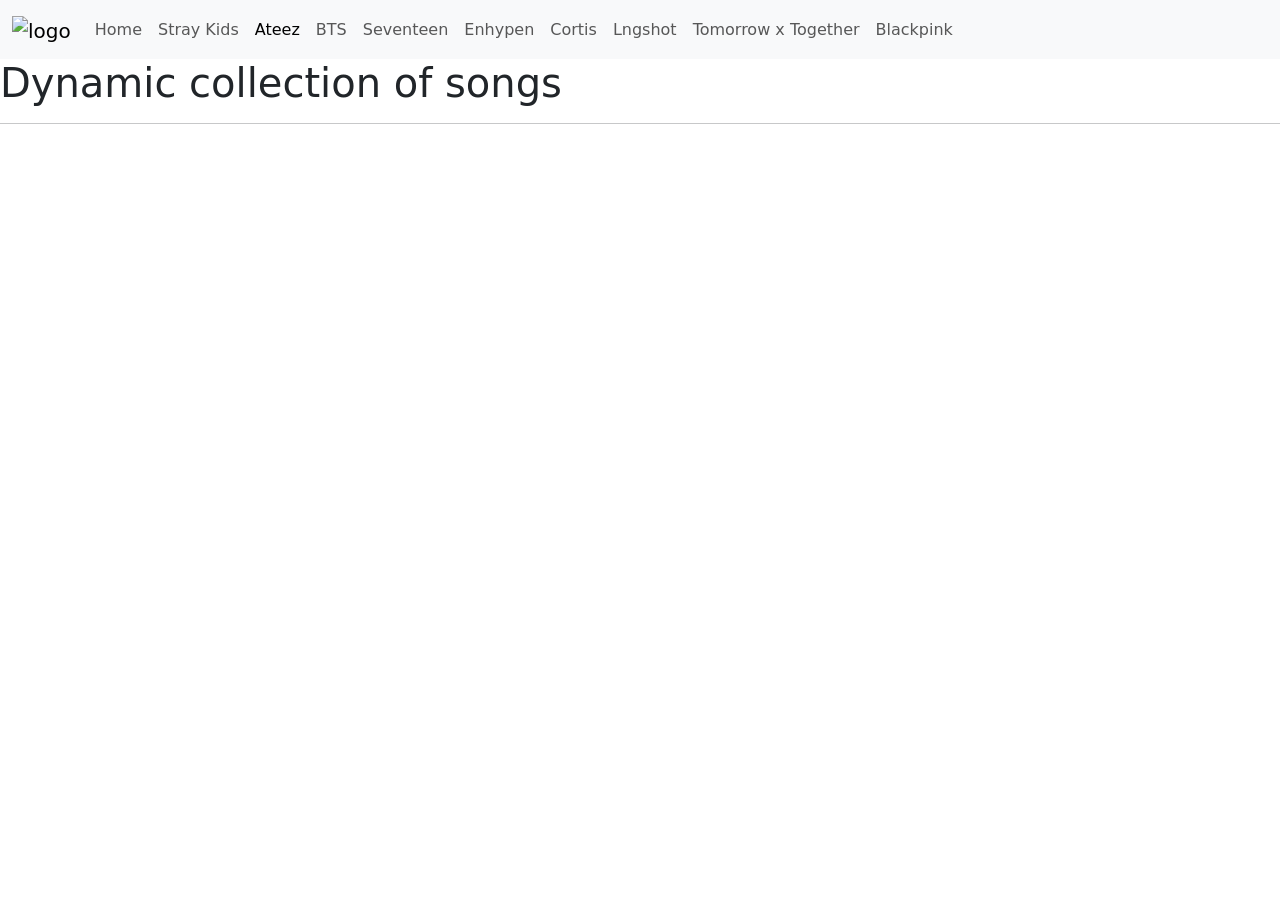
==== ateez.html @ 97ffb68c "Add HTML templates for K-pop song collection pages - Created new HTML files for BTS, Cortis, Enhypen" ====
<!doctype html>
<html lang="en" data-bs-theme="light">
  <head>
    <title>k-pop song collection</title>
    <!-- Required meta tags -->
    <meta charset="utf-8" />
    <meta name="viewport" content="width=device-width, initial-scale=1" />

    <!-- Bootstrap CSS v5.3.8 -->
    <link
      href="https://cdn.jsdelivr.net/npm/bootstrap@5.3.8/dist/css/bootstrap.min.css"
      rel="stylesheet"
      integrity="sha384-sRIl4kxILFvY47J16cr9ZwB07vP4J8+LH7qKQnuqkuIAvNWLzeN8tE5YBujZqJLB"
      crossorigin="anonymous"
    />
  </head>

  <body>
    <header>
        <nav class="navbar navbar-expand-lg bg-body-tertiary">
            <div class="container-fluid">
                <a class="navbar-brand" href="https://tourism.gov.in/">
                <img src="logo.png" alt="logo" width="30%" class="d-inline-black align-text-top"/></a>
                <button class="navbar-toggler" type="button" data-bs-toggle="collapse" data-bs-target="#navbarNav" aria-controls="navbarNav" aria-expanded="false" aria-label="Toggle navigation">
                    <span class="navbar-toggler-icon"></span>
                </button>
                <div class="collapse navbar-collapse" id="navbarNav">
                    <ul class="navbar-nav">
                        <li class="nav-item">
                            <a class="nav-link" href="index.html">Home</a>
                        </li>
                        <li class="nav-item">
                            <a class="nav-link" href="skz.html">Stray Kids</a>
                        </li>
                        <li class="nav-item">
                            <a class="nav-link active" aria-current="page" href="ateez.html">Ateez</a>
                        </li>
                        <li class="nav-item">
                            <a class="nav-link" href="bts.html">BTS</a>
                        </li>
                        <li class="nav-item">
                            <a class="nav-link" href="seventeen.html">Seventeen</a>
                        </li>
                        <li class="nav-item">
                            <a class="nav-link" href="enhypen.html">Enhypen</a>
                        </li>
                        <li class="nav-item">
                            <a class="nav-link" href="cortis.html">Cortis</a>
                        </li>
                        <li class="nav-item">
                            <a class="nav-link" href="lngshot.html">Lngshot</a>
                        </li>
                        <li class="nav-item">
                            <a class="nav-link" href="txt.html">Tomorrow x Together</a>
                        </li>
                        <li class="nav-item">
                            <a class="nav-link" href="blackpink.html">Blackpink</a>
                        </li>
                    </ul>
                </div>
            </div>
        </nav>
    </header>
    <main>
        <h1>Dynamic collection of songs</h1>
        <hr>
        <!--home page content-->
    </main>
    <footer>
      <!-- place footer here -->
    </footer>
    <!-- Bootstrap JavaScript Bundle (includes Popper) -->
    <script
      src="https://cdn.jsdelivr.net/npm/bootstrap@5.3.8/dist/js/bootstrap.bundle.min.js"
      integrity="sha384-FKyoEForCGlyvwx9Hj09JcYn3nv7wiPVlz7YYwJrWVcXK/BmnVDxM+D2scQbITxI"
      crossorigin="anonymous"
    ></script>
  </body>
</html>
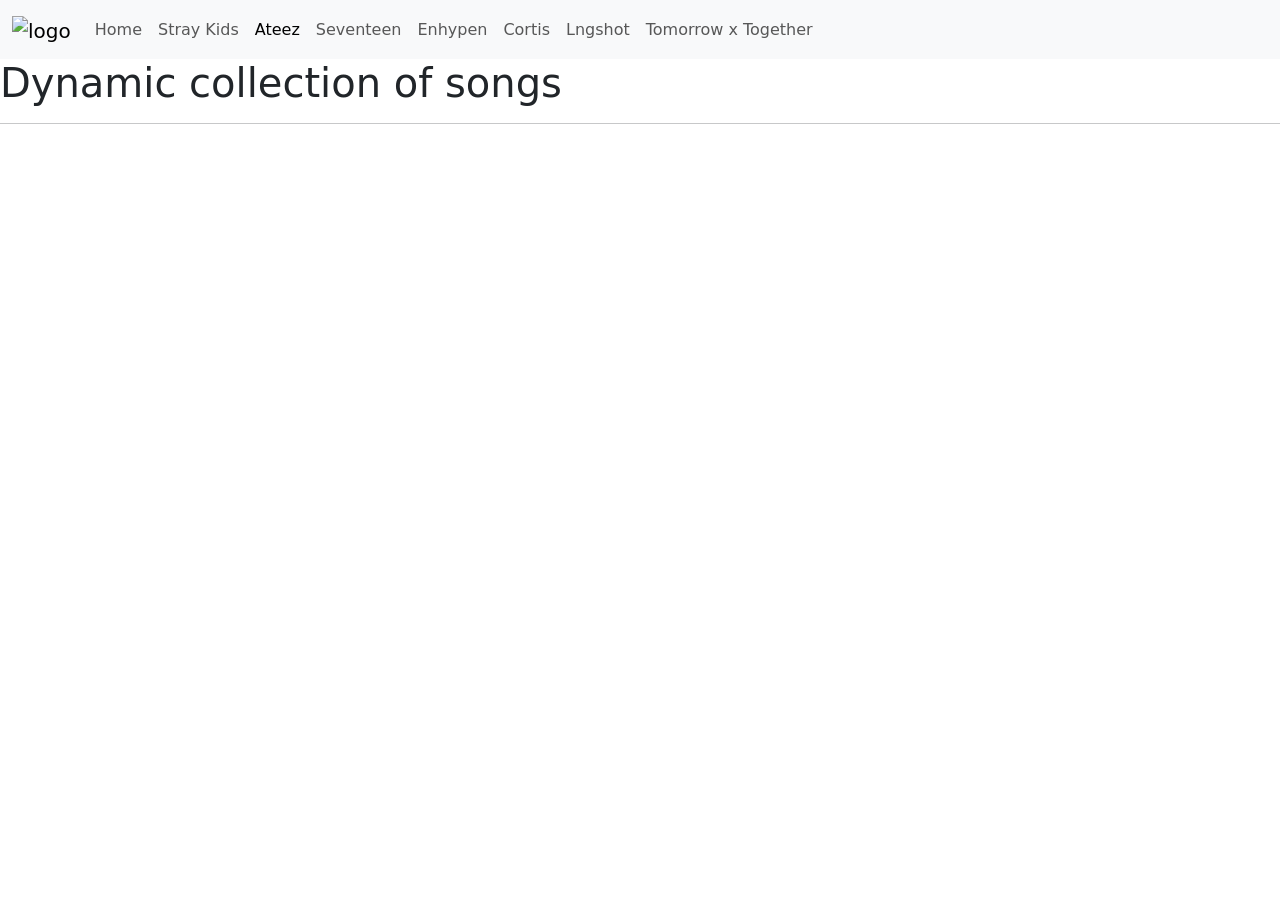
==== commit db633e93: "took out bts and bp adding img on canva :<" ====
--- a/ateez.html
+++ b/ateez.html
@@ -13,6 +13,7 @@
       integrity="sha384-sRIl4kxILFvY47J16cr9ZwB07vP4J8+LH7qKQnuqkuIAvNWLzeN8tE5YBujZqJLB"
       crossorigin="anonymous"
     />
+    <link rel="stylesheet" href="style.css">
   </head>
 
   <body>
@@ -36,9 +37,6 @@
                             <a class="nav-link active" aria-current="page" href="ateez.html">Ateez</a>
                         </li>
                         <li class="nav-item">
-                            <a class="nav-link" href="bts.html">BTS</a>
-                        </li>
-                        <li class="nav-item">
                             <a class="nav-link" href="seventeen.html">Seventeen</a>
                         </li>
                         <li class="nav-item">
@@ -52,9 +50,6 @@
                         </li>
                         <li class="nav-item">
                             <a class="nav-link" href="txt.html">Tomorrow x Together</a>
-                        </li>
-                        <li class="nav-item">
-                            <a class="nav-link" href="blackpink.html">Blackpink</a>
                         </li>
                     </ul>
                 </div>
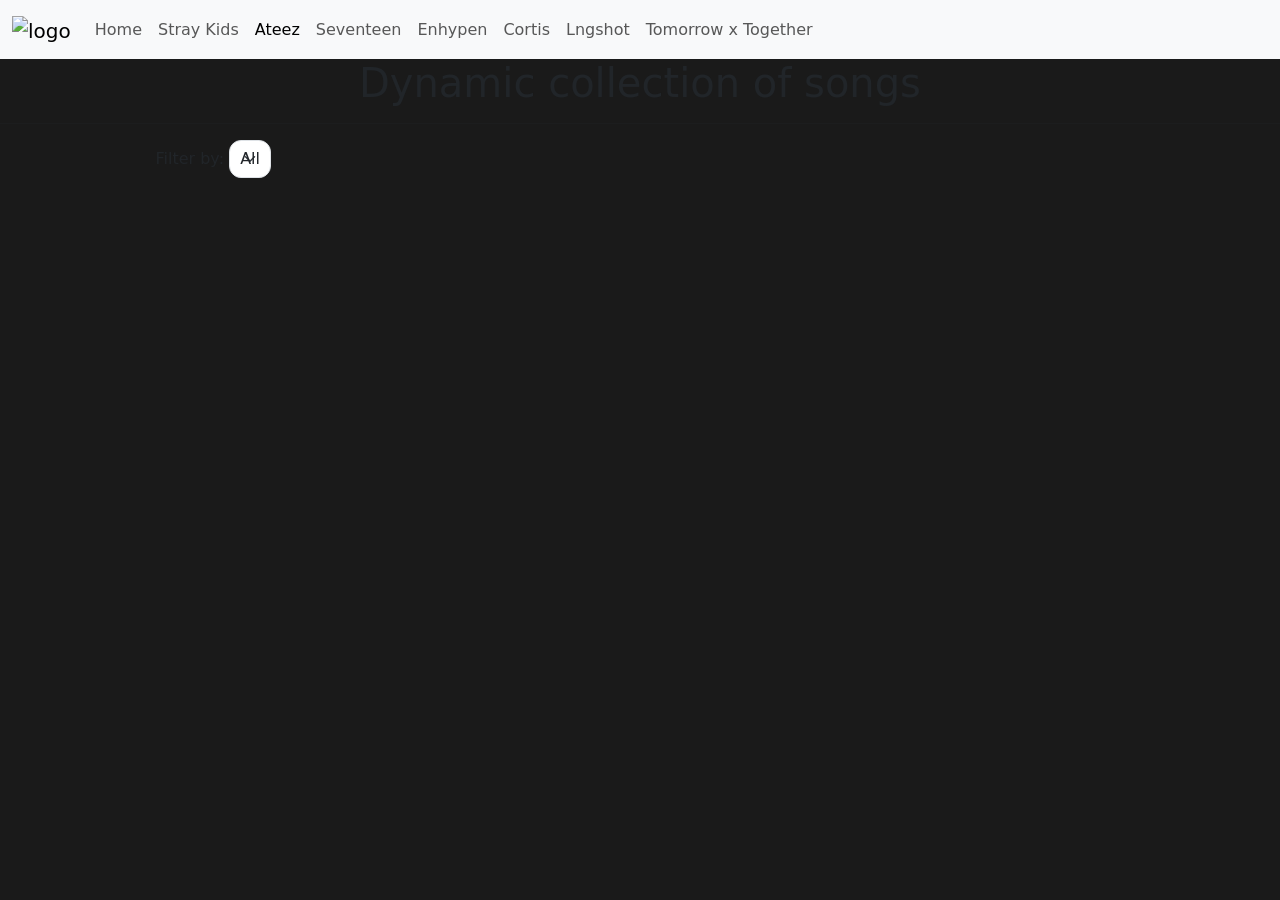
==== commit 71e3dc28: "started doing css but I should sleep current time 4:22 a.m" ====
--- a/ateez.html
+++ b/ateez.html
@@ -59,7 +59,26 @@
     <main>
         <h1>Dynamic collection of songs</h1>
         <hr>
-        <!--home page content-->
+        <!--the filtering options will go here-->
+        <div class="col-md-4">
+            <label for="filter" class="form-label">Filter by:</label>
+            <select id="filter" class="form-select">
+                <option value="all">All</option>
+                <option value="...">...</option>
+                <option value="...">...</option>
+                <option value="...">...</option>
+                <option value="...">...</option>
+            </select>
+        </div>
+        <!--filtering options end-->
+
+        <!--cards will start-->
+        <div class="container-fluid">
+            <div id="song-container"class="row row-cols-1 row-cols-md-3 row-cols-lg-6 g-4 m-3 p-3">
+
+            </div>
+        </div>
+    <!-- Cards Section End -->
     </main>
     <footer>
       <!-- place footer here -->
@@ -70,5 +89,7 @@
       integrity="sha384-FKyoEForCGlyvwx9Hj09JcYn3nv7wiPVlz7YYwJrWVcXK/BmnVDxM+D2scQbITxI"
       crossorigin="anonymous"
     ></script>
+    <script src="js/common.js"></script>
+    <script src="js/ateez-data.js"></script>
   </body>
 </html>
--- a/style.css
+++ b/style.css
@@ -0,0 +1,15 @@
+body {
+    text-align: center;
+    background-color: #1A1A1A;
+}
+.filter-container {
+    margin-left: auto;
+    text-align: right;
+}
+
+#filter {
+    width: auto;
+    display: inline-block;
+    border-radius: 12px;
+    padding: 6px 10px;
+}
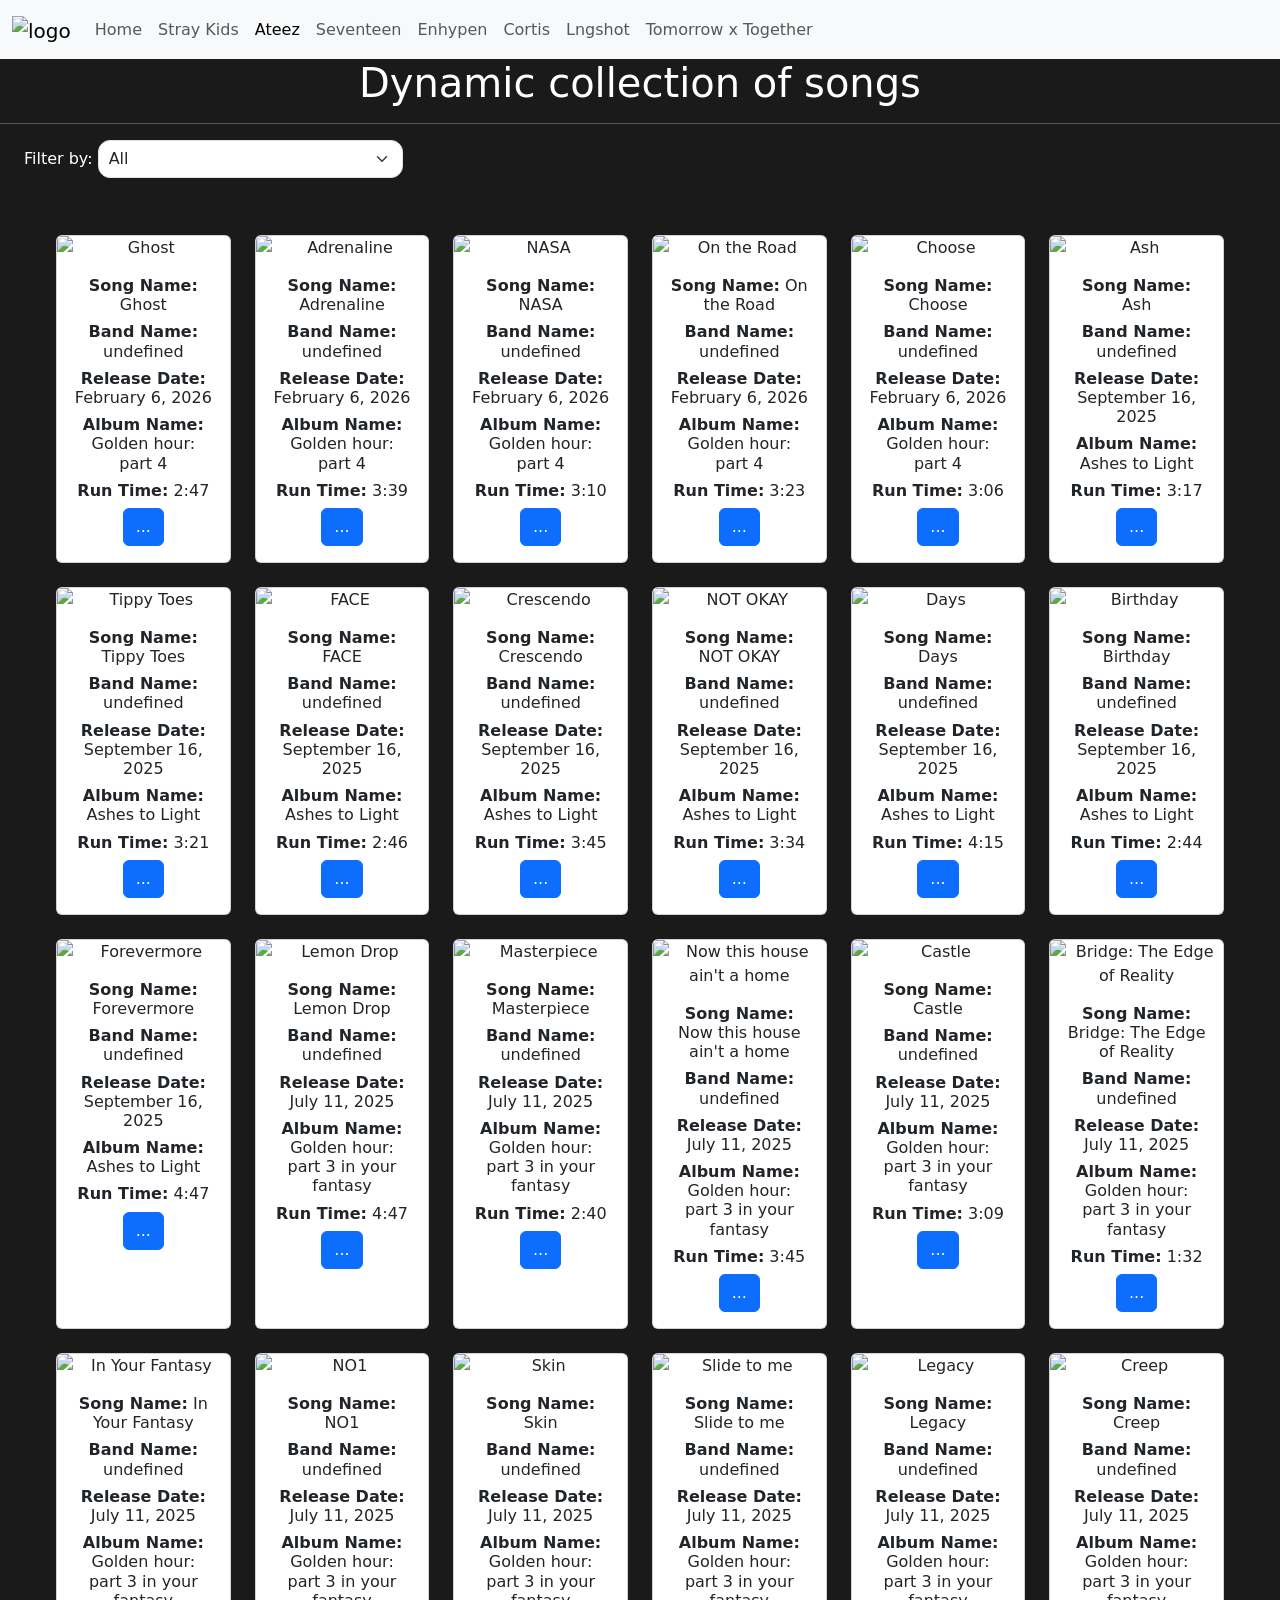
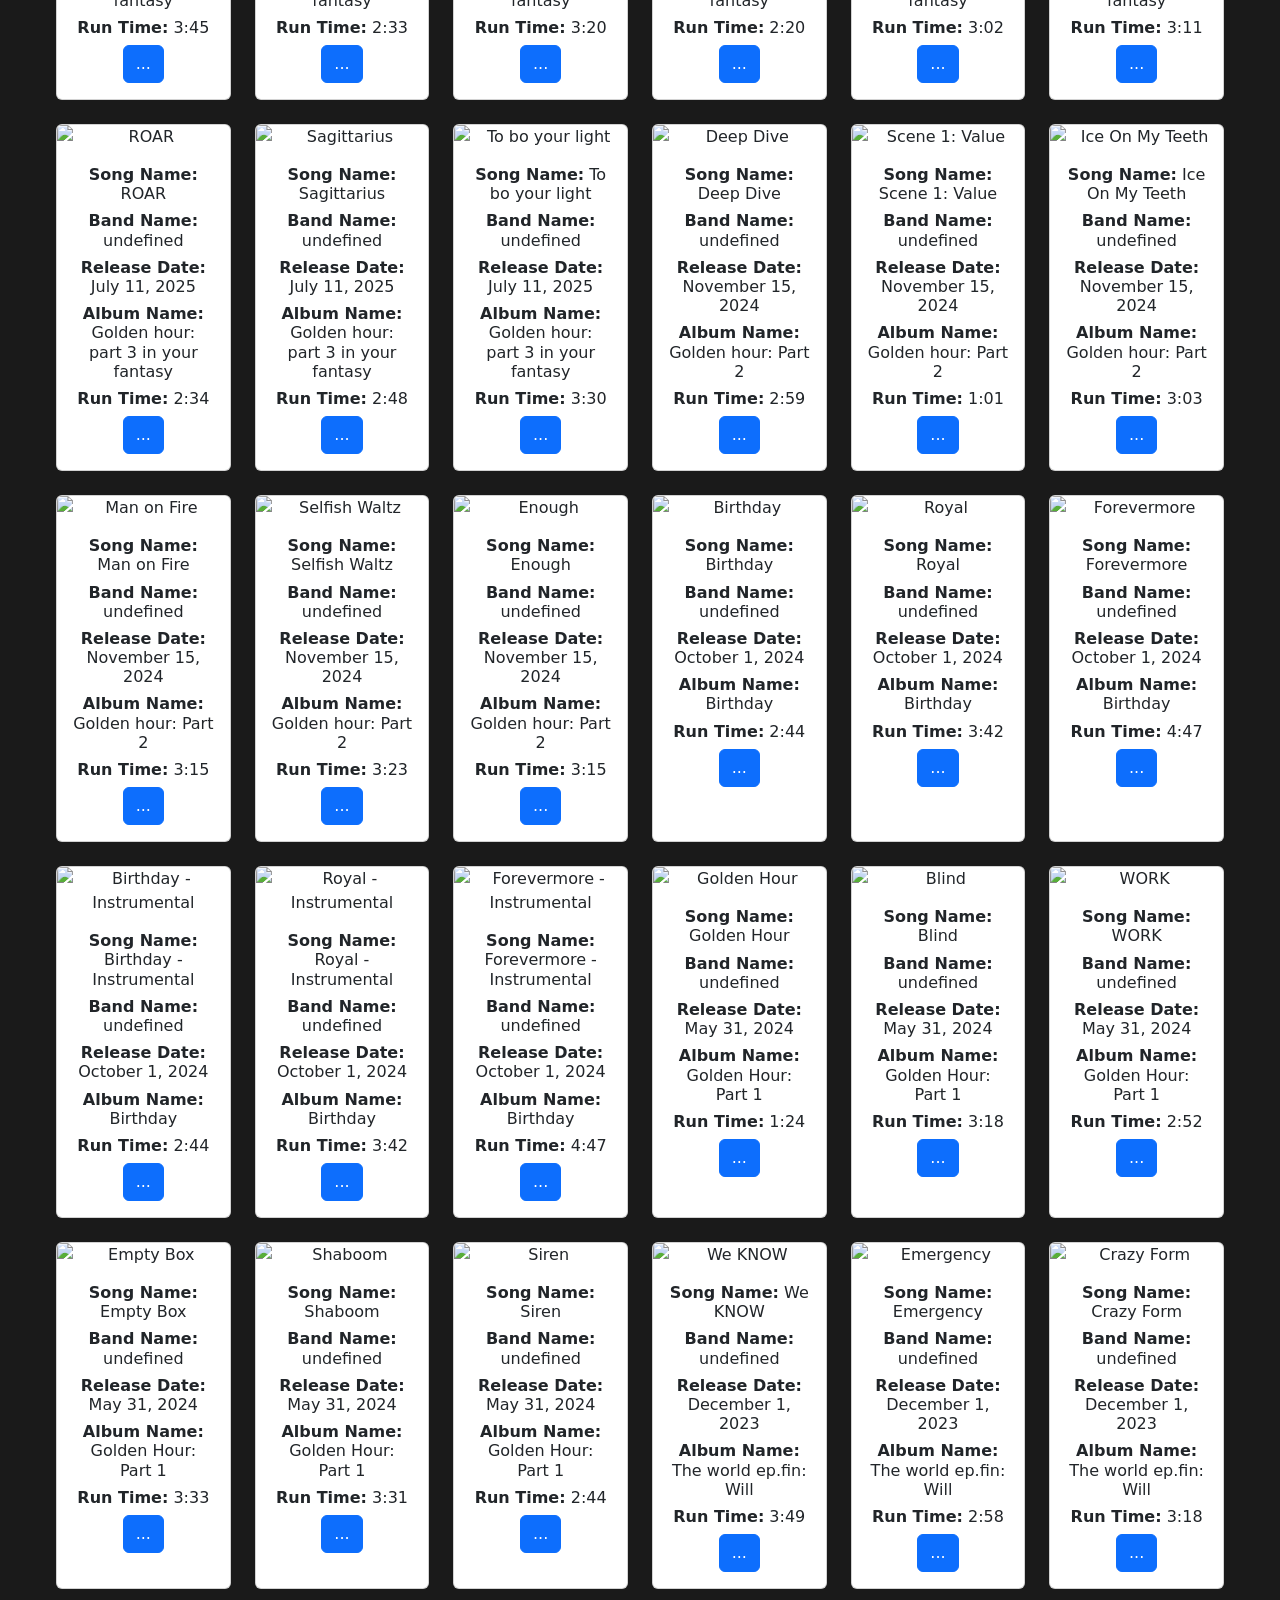
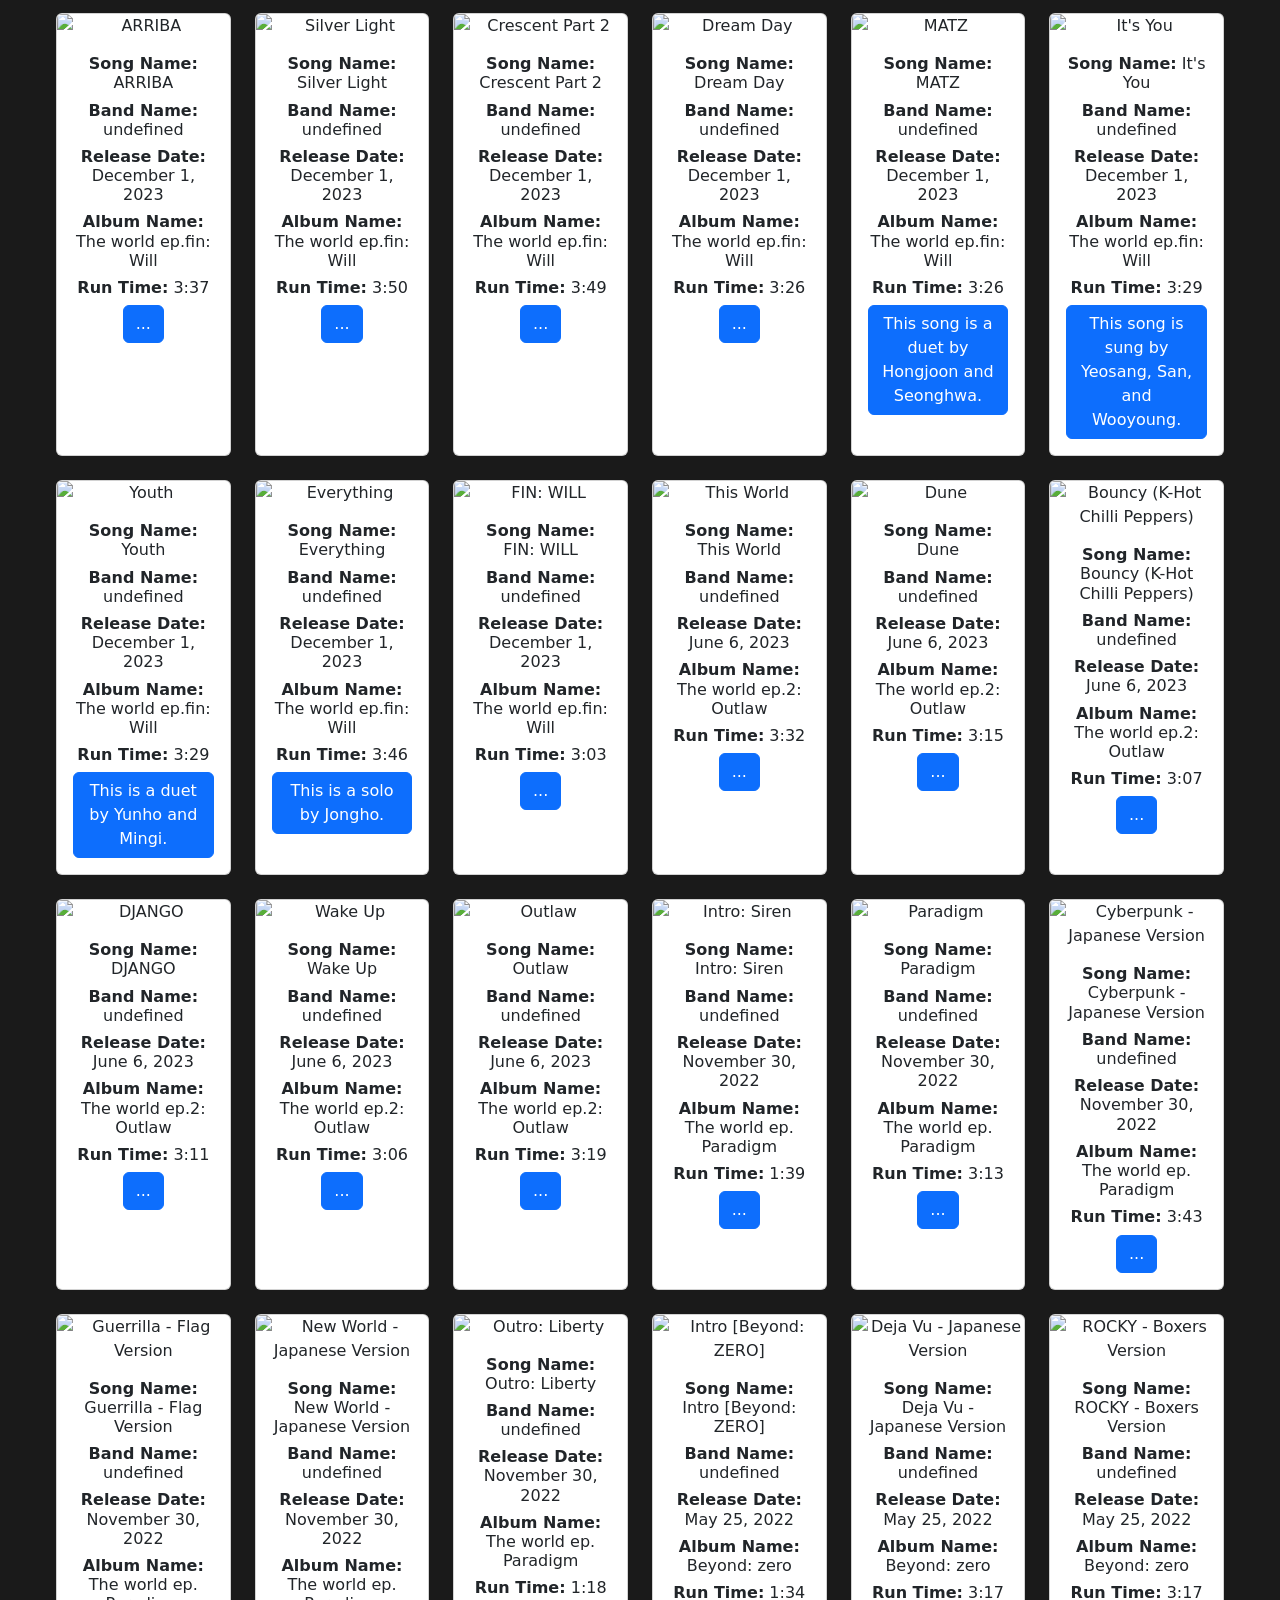
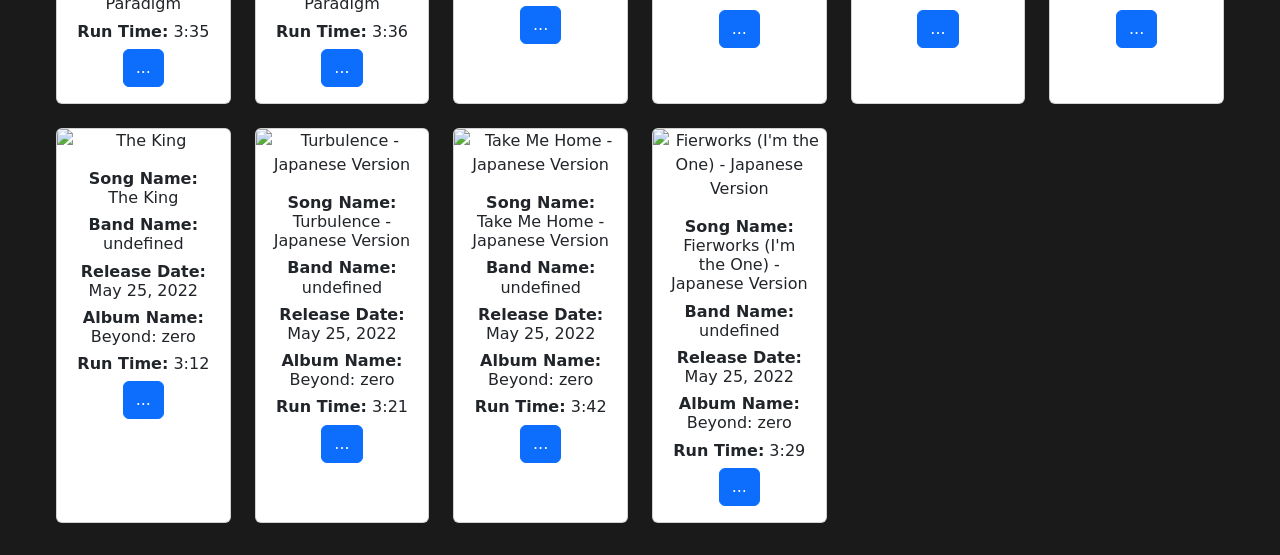
==== commit b7da5070: "added more for the Ateez page" ====
--- a/ateez.html
+++ b/ateez.html
@@ -64,10 +64,20 @@
             <label for="filter" class="form-label">Filter by:</label>
             <select id="filter" class="form-select">
                 <option value="all">All</option>
-                <option value="...">...</option>
-                <option value="...">...</option>
-                <option value="...">...</option>
-                <option value="...">...</option>
+                <option value="Golden hour: part 4">Golden hour: part 4</option>
+                <option value="Ashes to light">Ashes to light</option>
+                <option value="Golden hour: part 3 in your fantasy">Golden hour: part 3 in your fantasy</option>
+                <option value="Golden hour: part 2">Golden hour: part 2</option>
+                <option value="Birthday">Birthday</option>
+                <option value="The world ep.fin: Will">The world ep.fin: Will</option>
+                <option value="The world ep. 2: outlaw">The world ep. 2: outlaw</option>
+                <option value="The world ep. Paradigm">The world ep. Paradigm</option>
+                <option value="Beyond: zero">Beyond: zero</option>
+                <option value="Zero: fever epilogue">Zero: fever epilogue</option>
+                <option value="Zero: fever part.3">Zero: fever part.3</option>
+                <option value="Zero: fever part.2">Zero: fever part.2</option>
+                <option value="Zero: fever part.1">Zero: fever part.1</option>
+                <option value="Treasure: ep.1: All to zero">Treasure: ep.1: All to zero</option>
             </select>
         </div>
         <!--filtering options end-->
--- a/style.css
+++ b/style.css
@@ -1,6 +1,7 @@
 body {
     text-align: center;
     background-color: #1A1A1A;
+    color: #FFFFFF;
 }
 .filter-container {
     margin-left: auto;
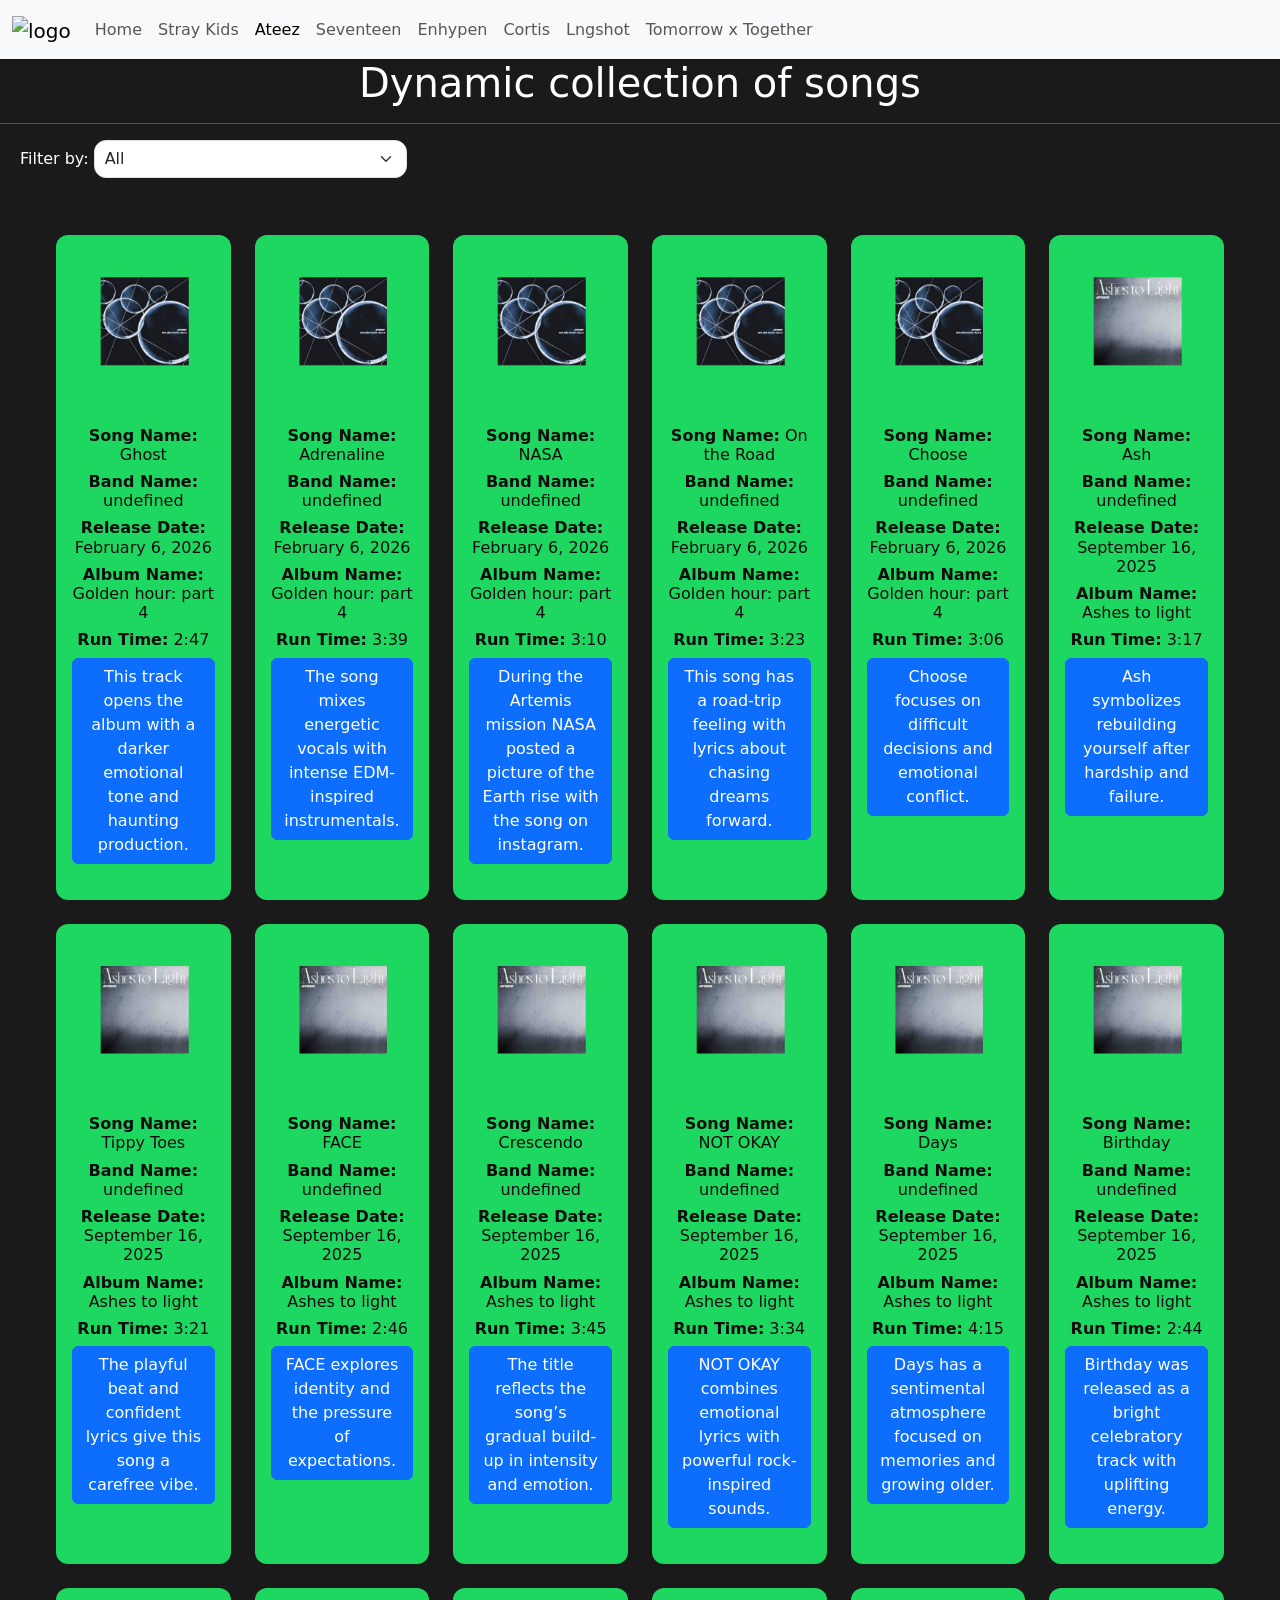
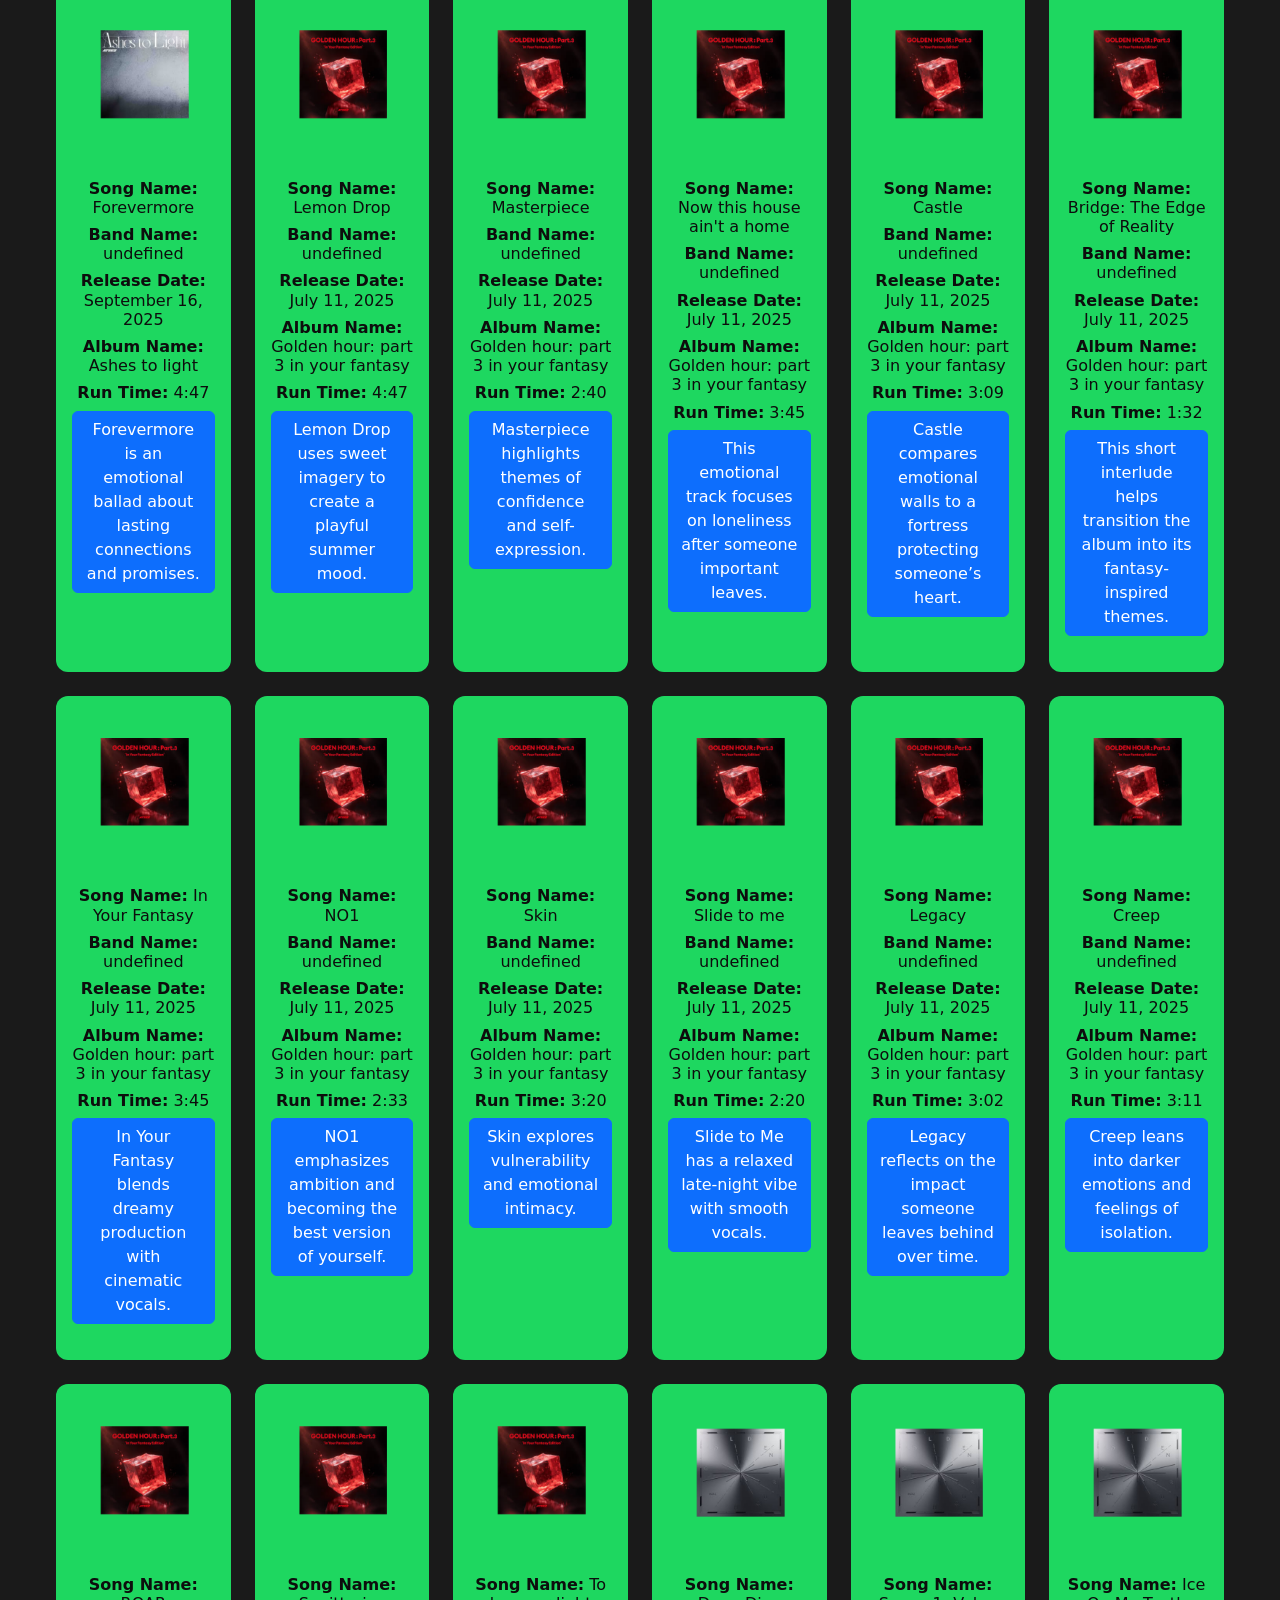
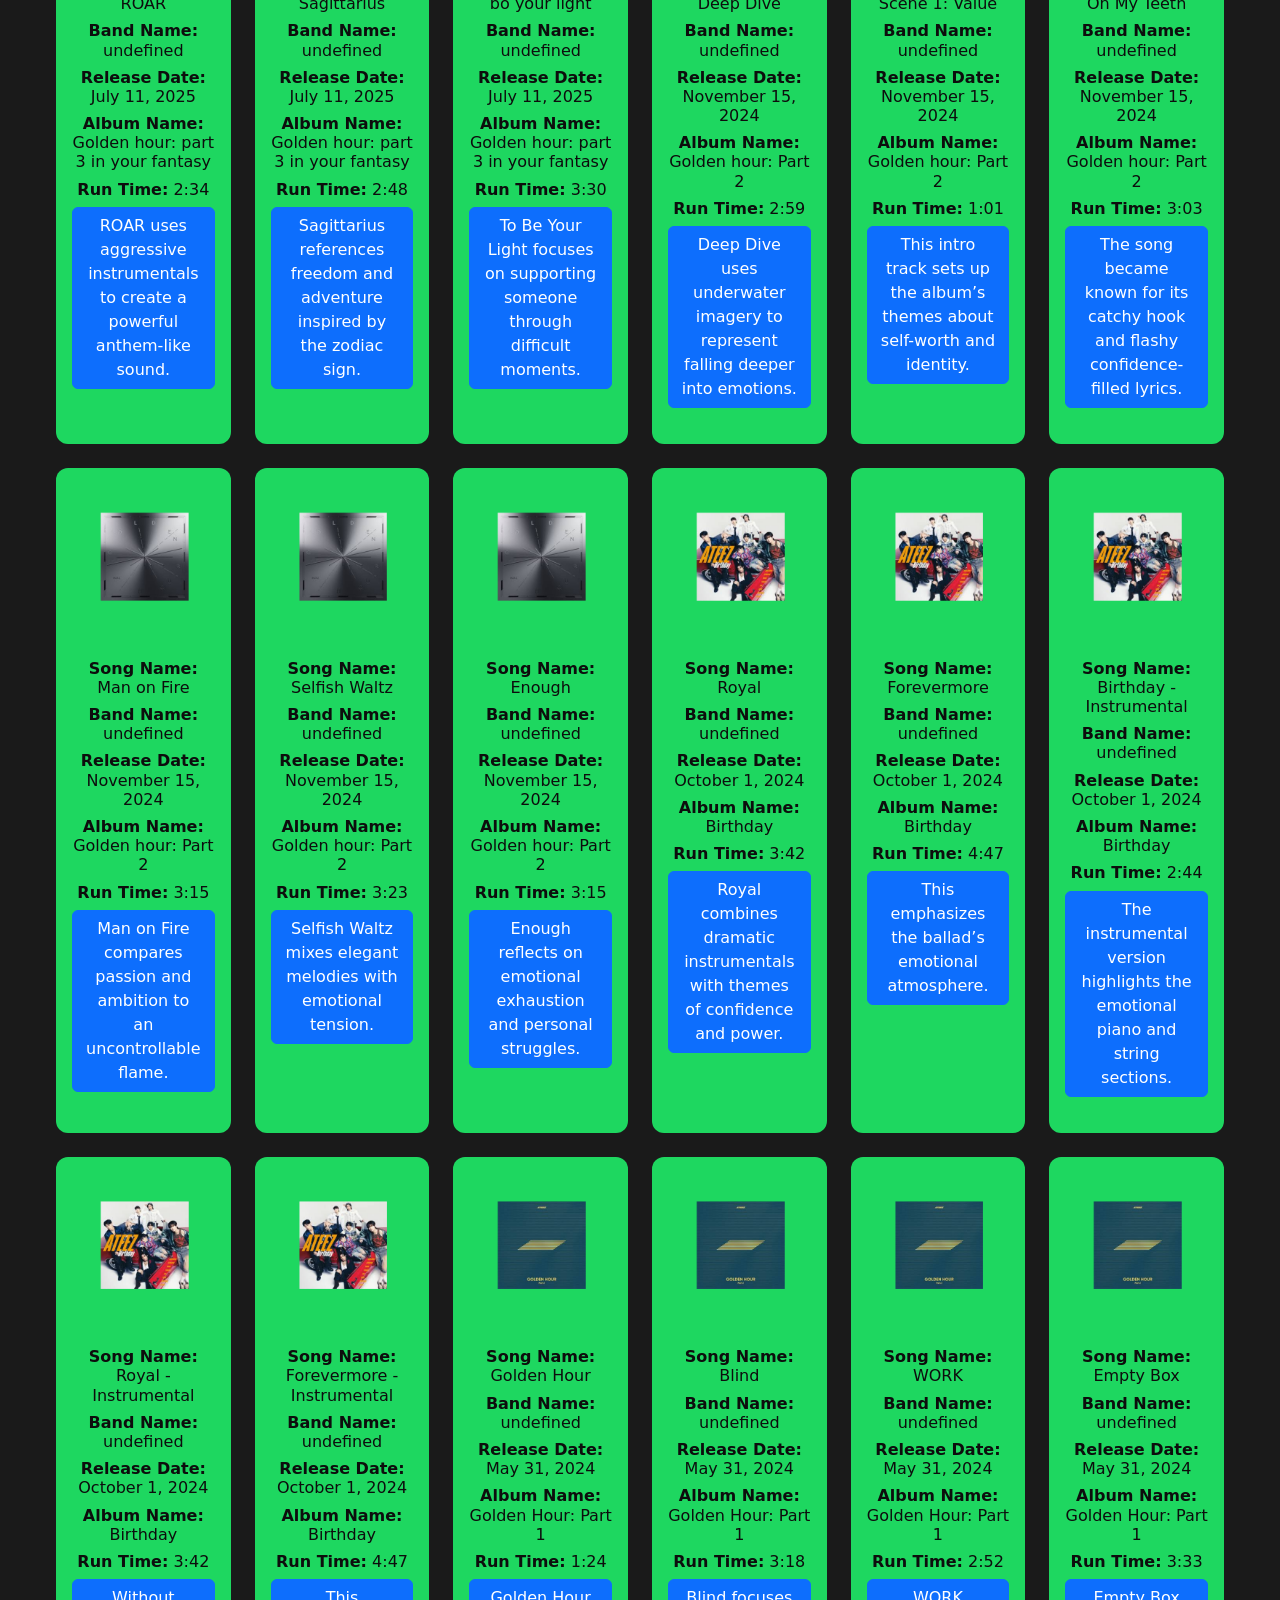
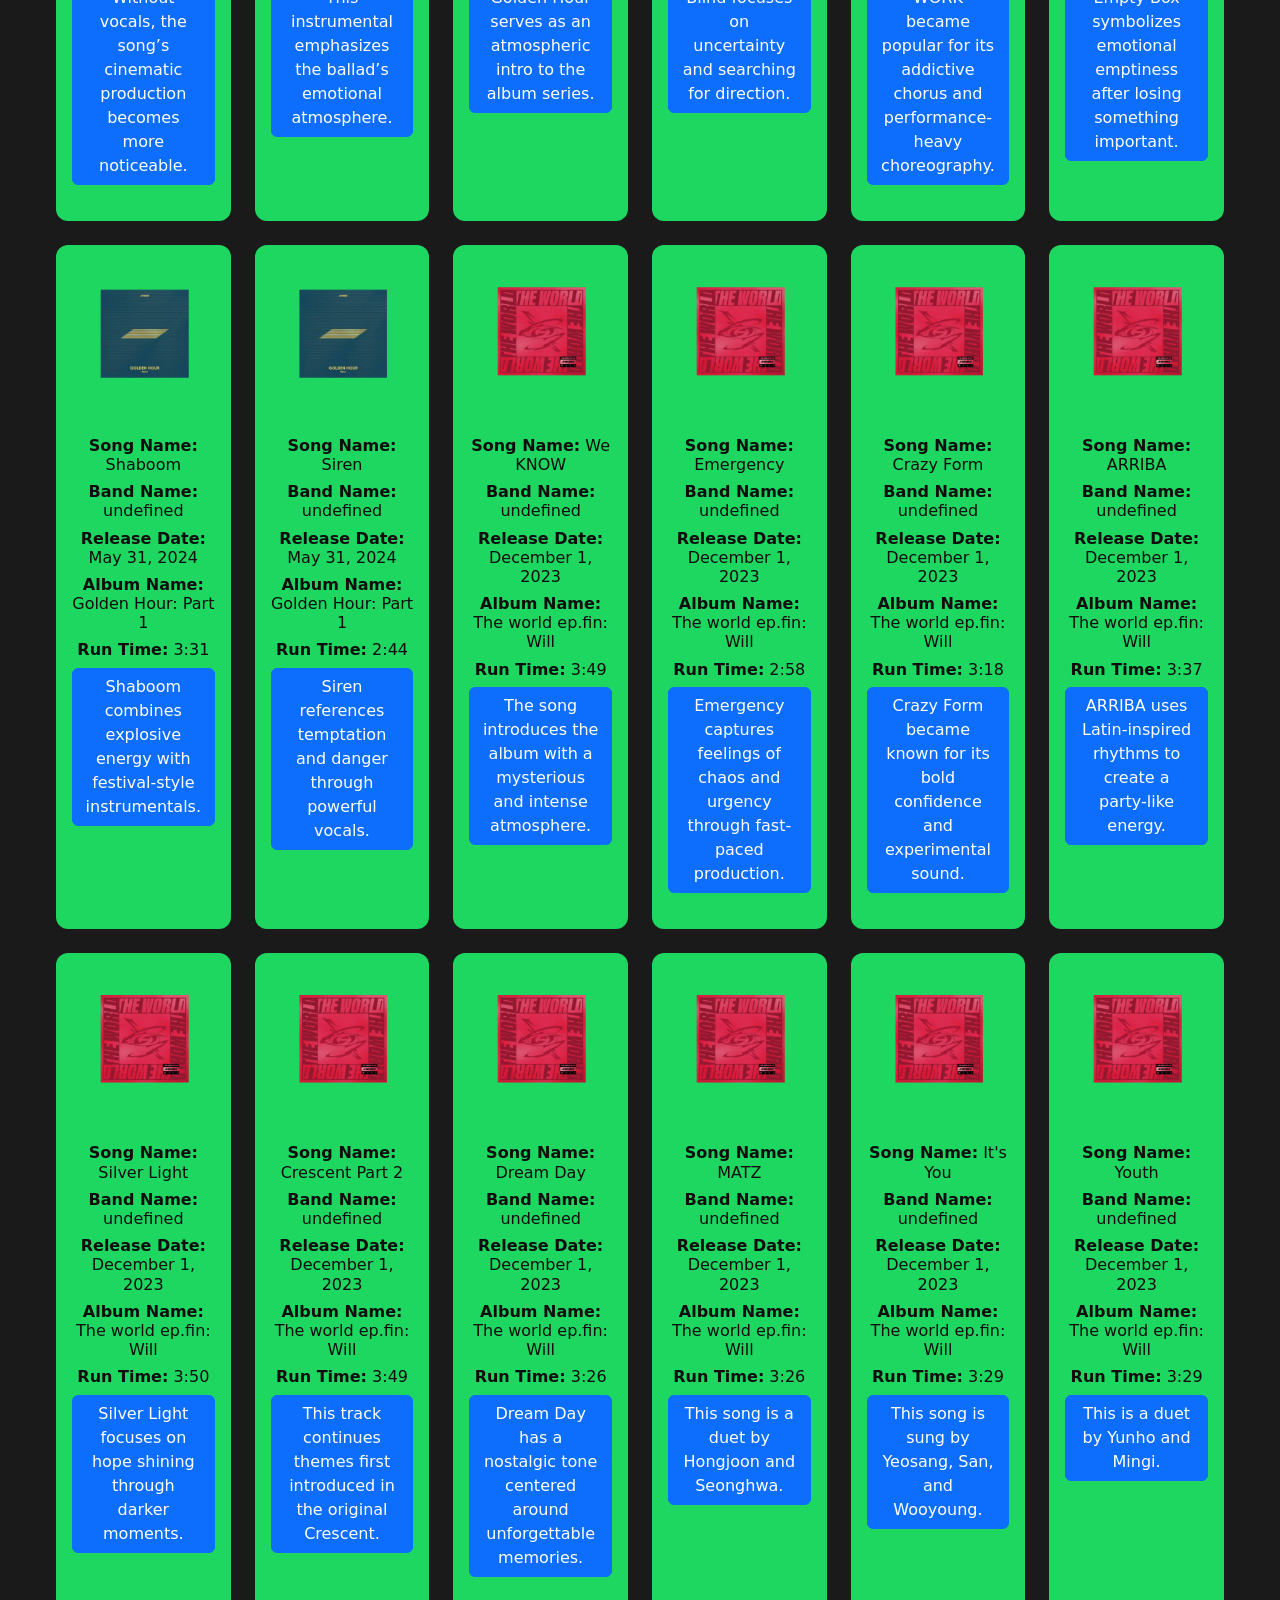
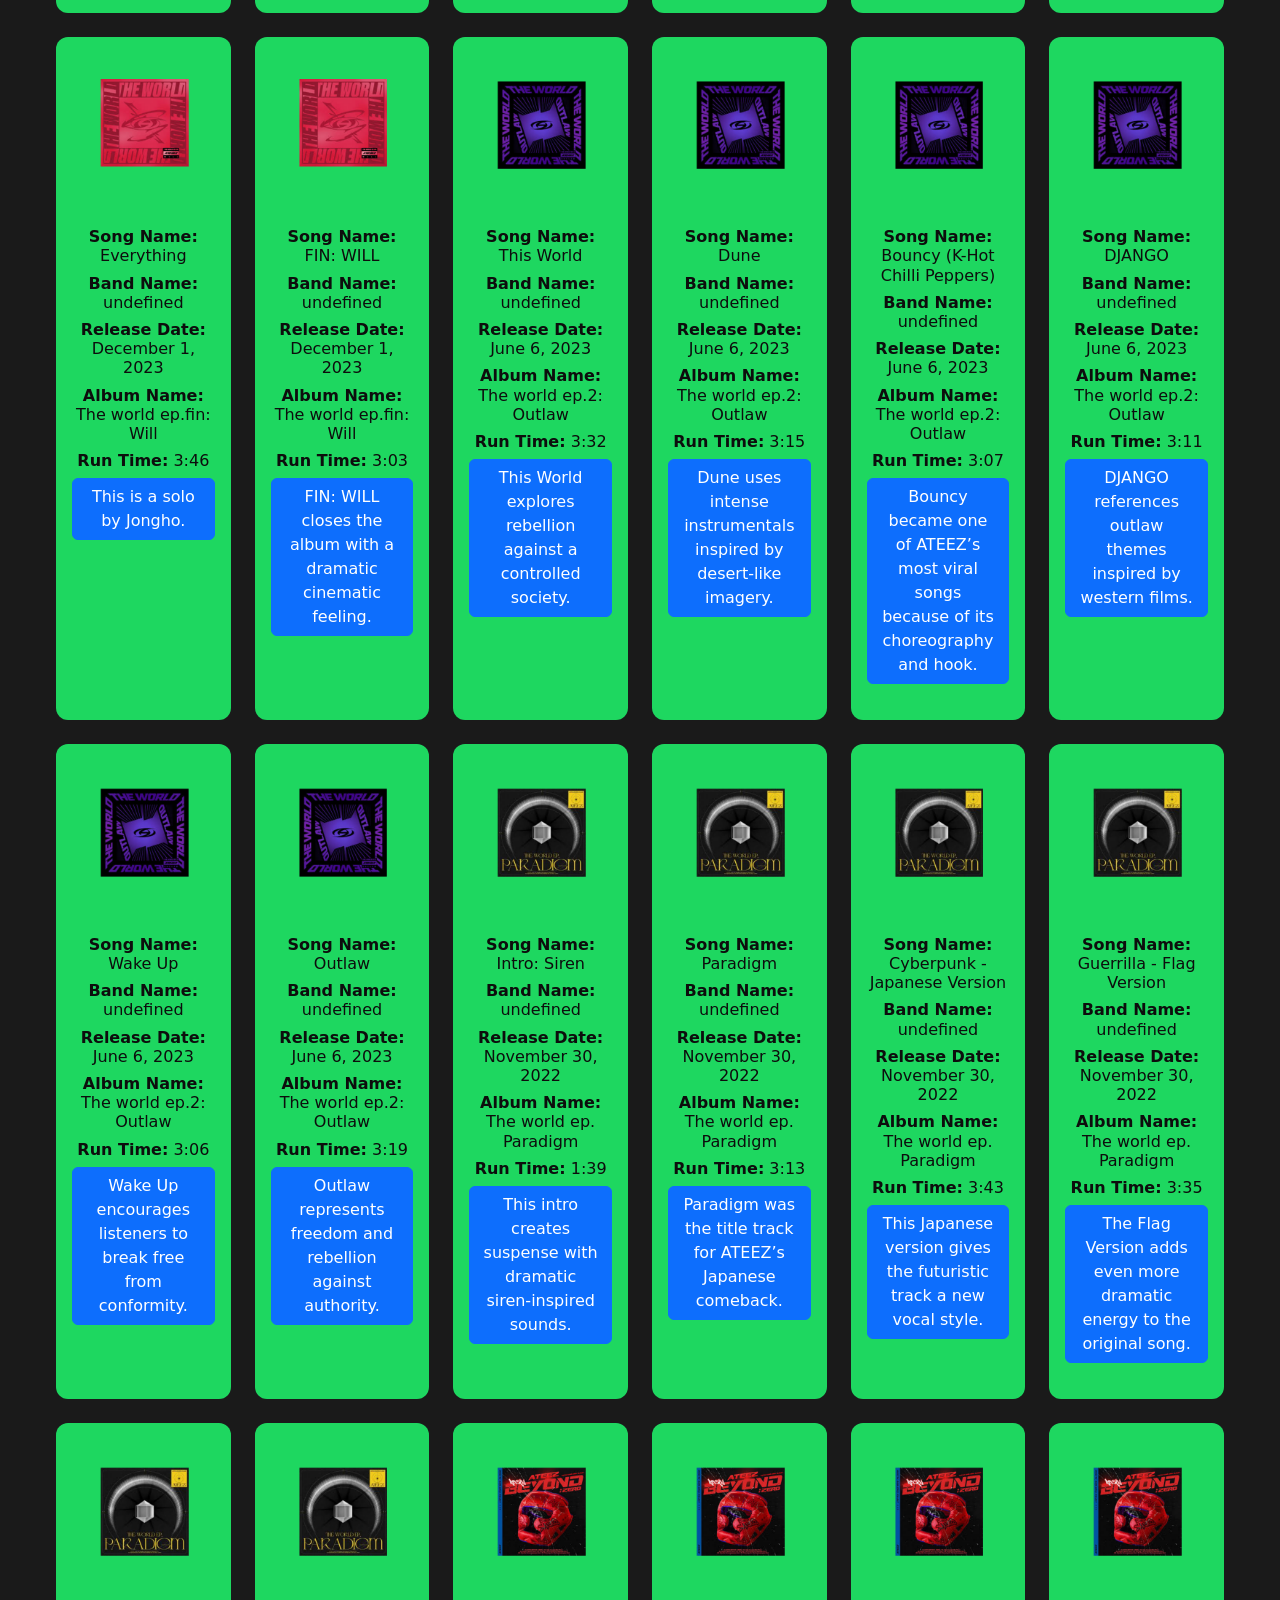
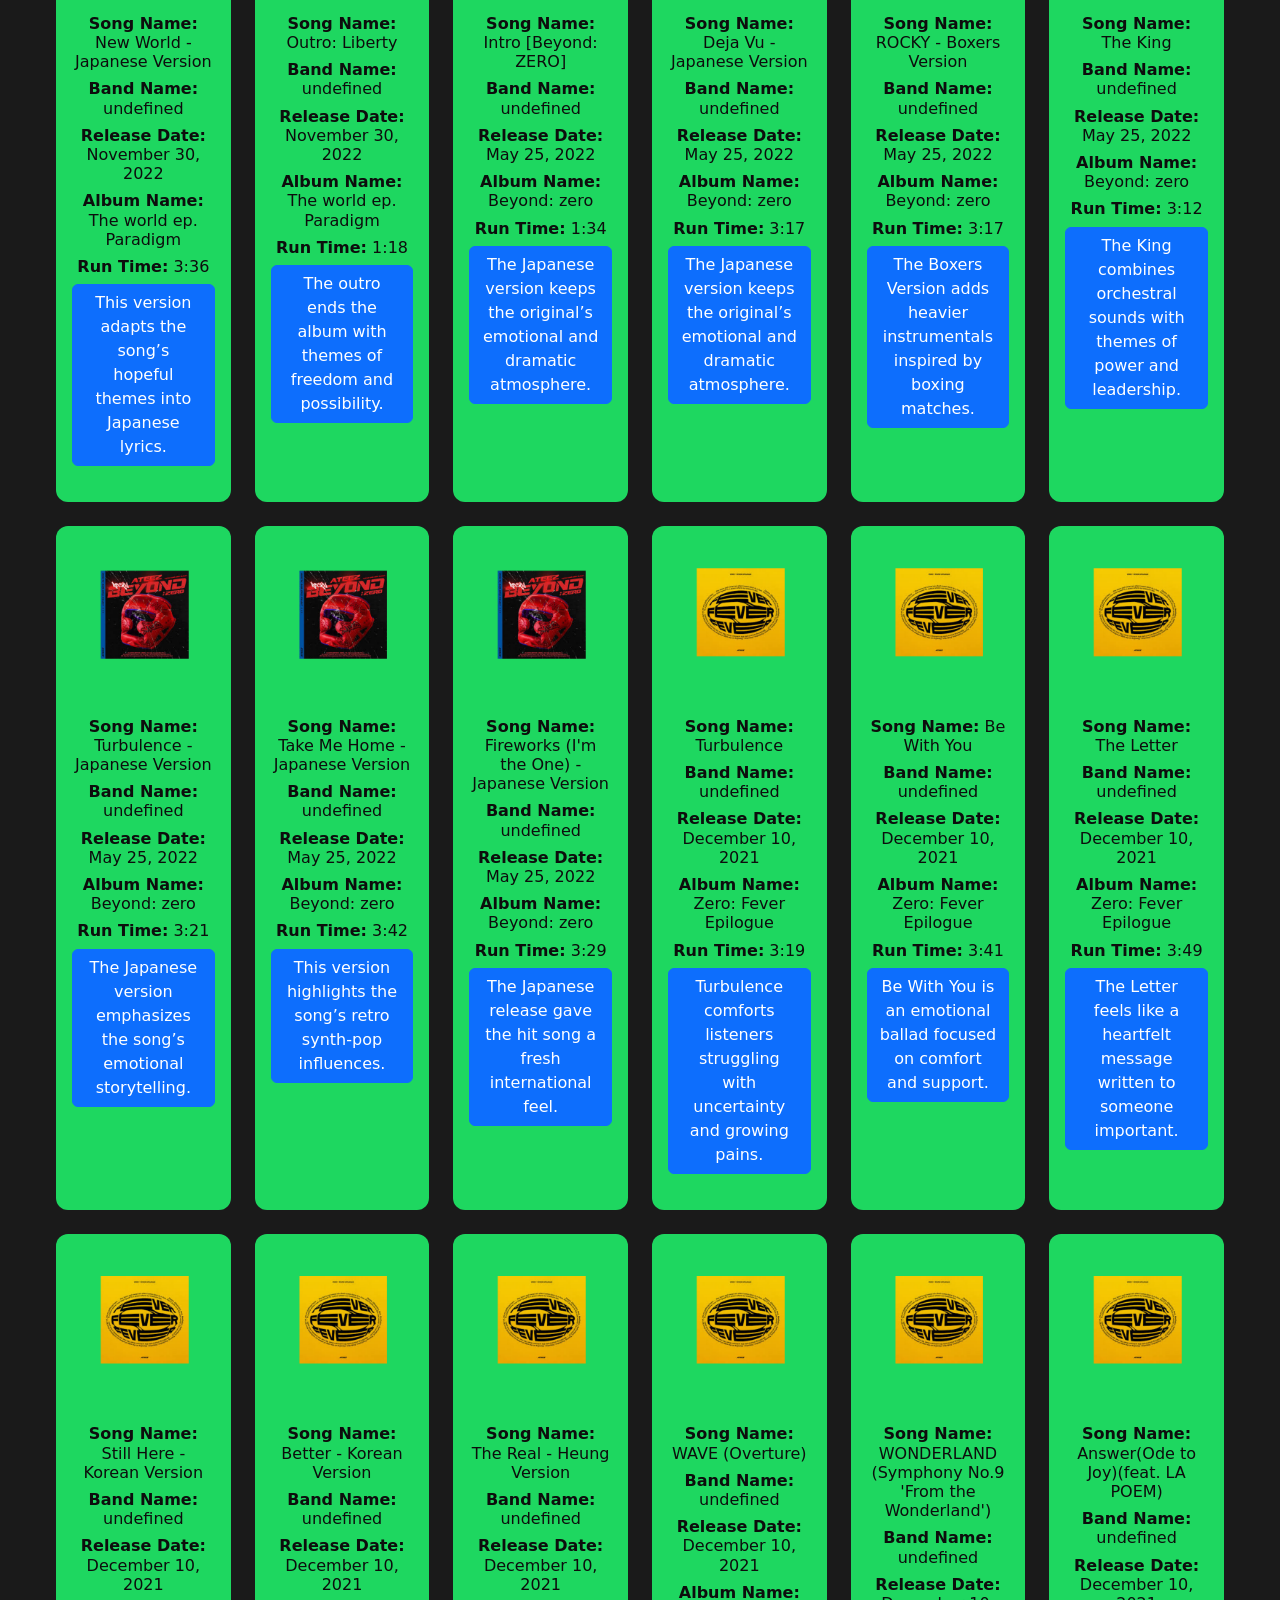
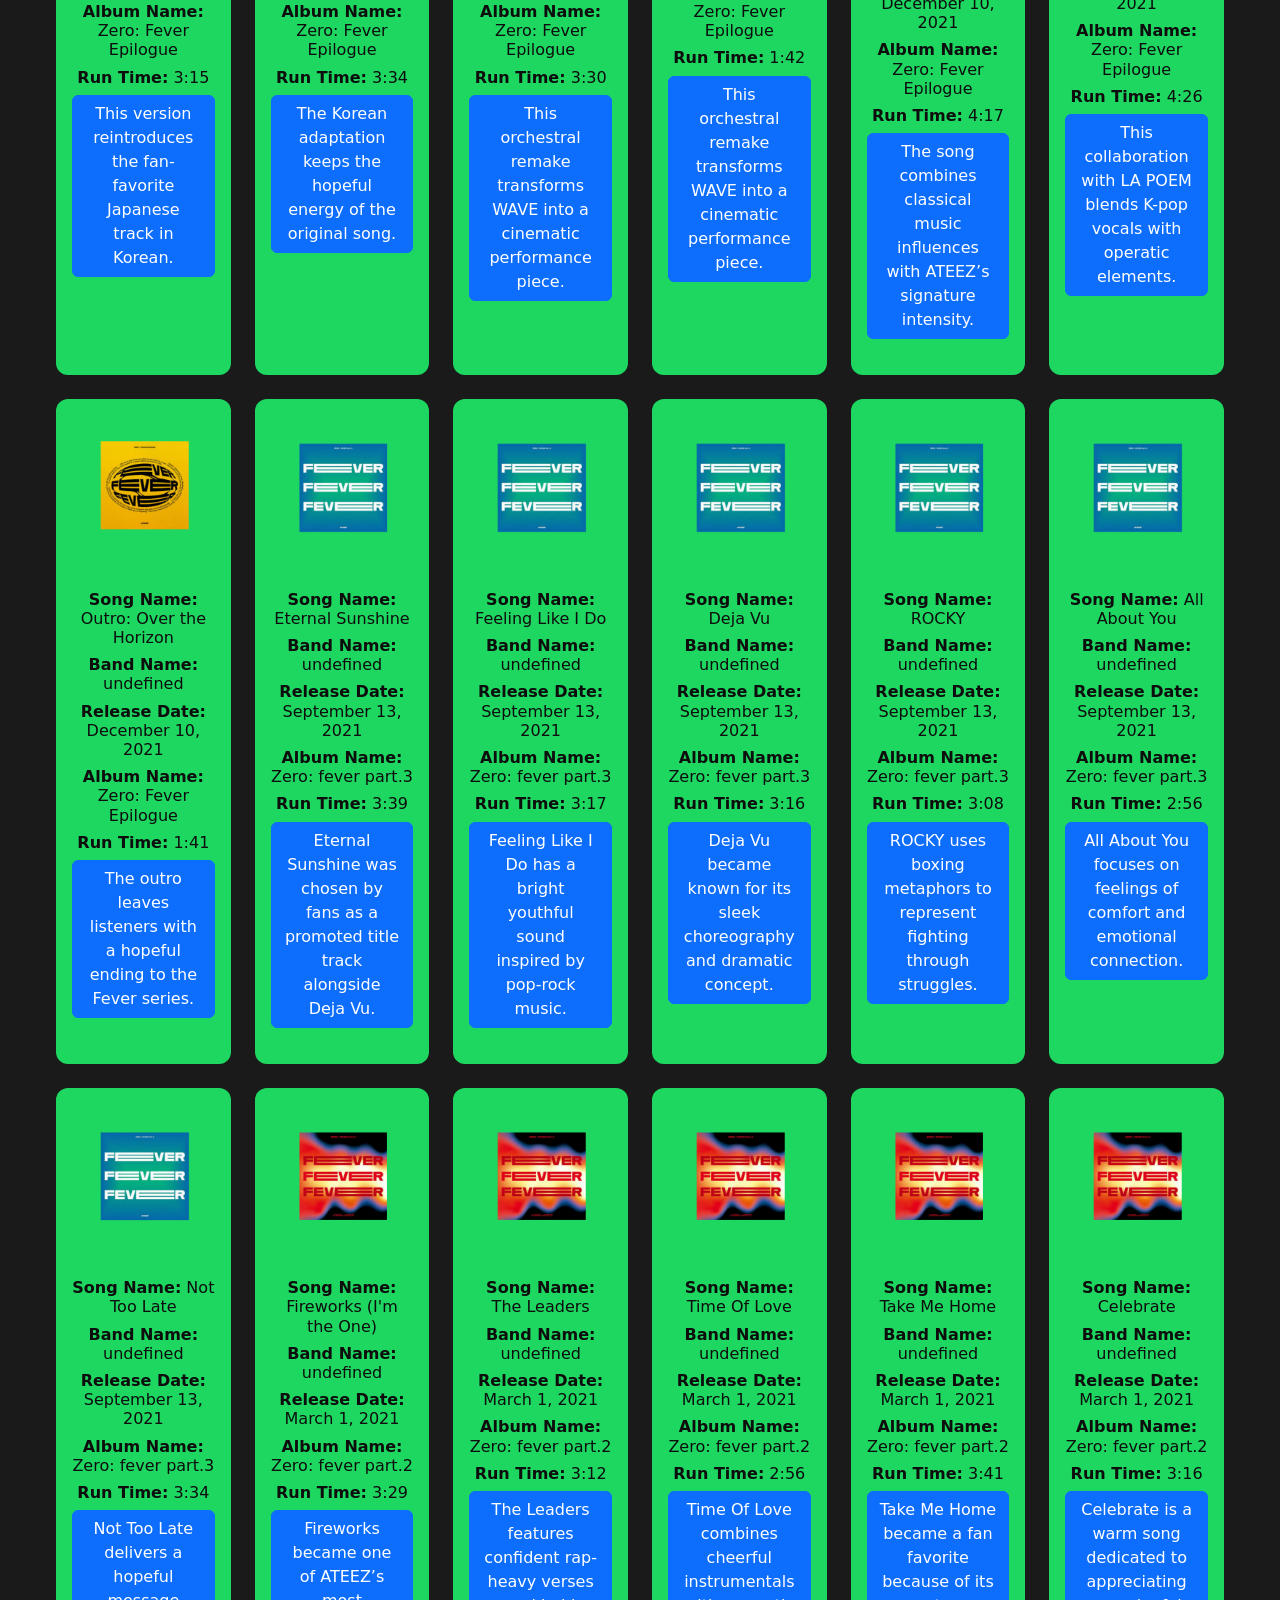
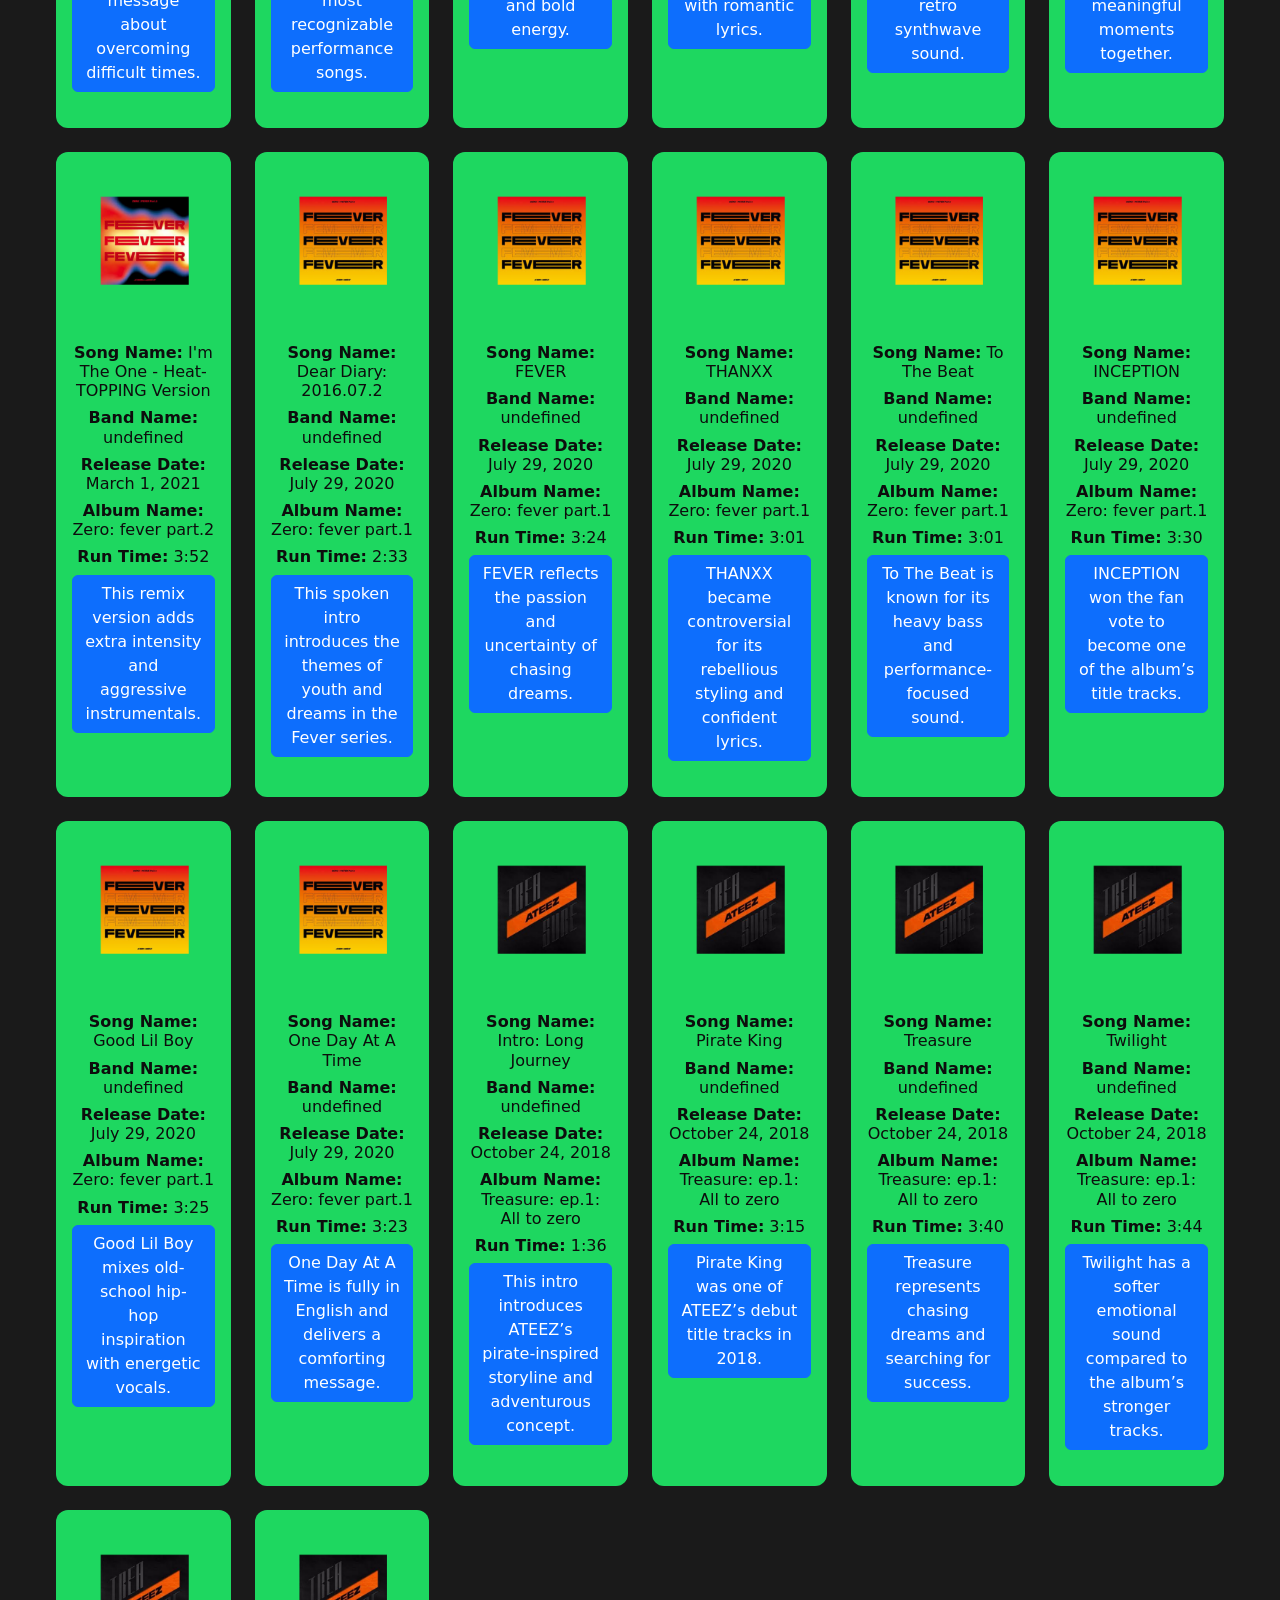
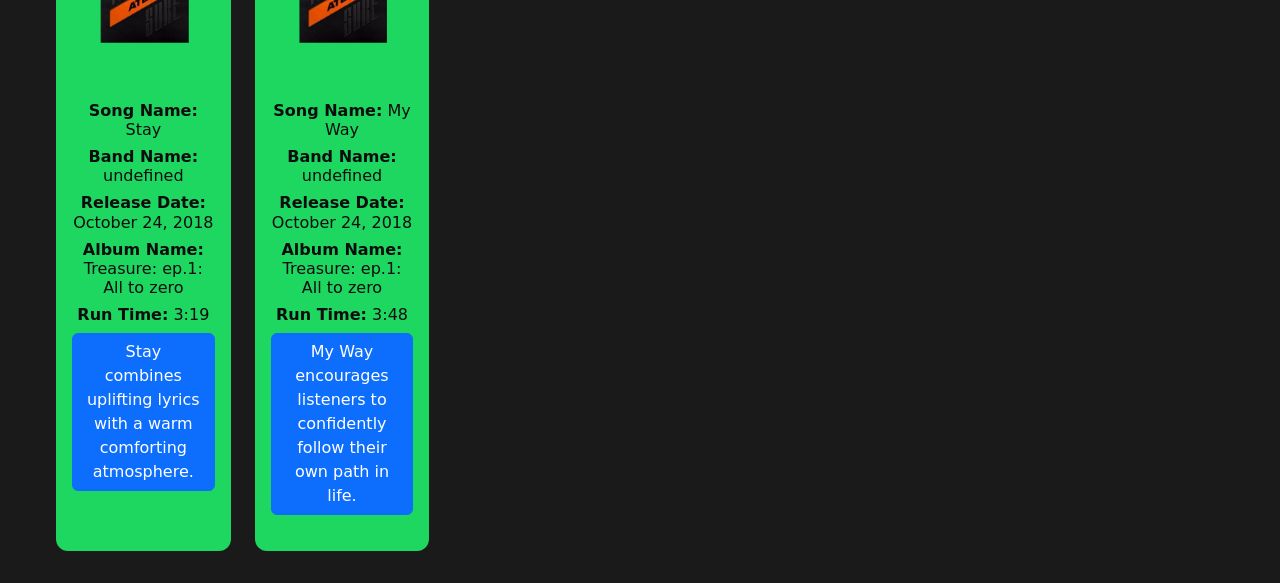
==== commit 4634bf26: "finished skz-replay album" ====
--- a/ateez.html
+++ b/ateez.html
@@ -64,20 +64,20 @@
             <label for="filter" class="form-label">Filter by:</label>
             <select id="filter" class="form-select">
                 <option value="all">All</option>
-                <option value="Golden hour: part 4">Golden hour: part 4</option>
+                <option value="Golden hour: part 4">Golden hour: Part 4</option>
                 <option value="Ashes to light">Ashes to light</option>
-                <option value="Golden hour: part 3 in your fantasy">Golden hour: part 3 in your fantasy</option>
-                <option value="Golden hour: part 2">Golden hour: part 2</option>
+                <option value="Golden hour: part 3 in your fantasy">Golden hour: Part 3 'In Your Fantasy'</option>
+                <option value="Golden hour: Part 2">Golden hour: Part 2</option>
                 <option value="Birthday">Birthday</option>
                 <option value="The world ep.fin: Will">The world ep.fin: Will</option>
-                <option value="The world ep. 2: outlaw">The world ep. 2: outlaw</option>
+                <option value="The world ep.2: Outlaw">The world ep. 2: Outlaw</option>
                 <option value="The world ep. Paradigm">The world ep. Paradigm</option>
-                <option value="Beyond: zero">Beyond: zero</option>
-                <option value="Zero: fever epilogue">Zero: fever epilogue</option>
-                <option value="Zero: fever part.3">Zero: fever part.3</option>
-                <option value="Zero: fever part.2">Zero: fever part.2</option>
-                <option value="Zero: fever part.1">Zero: fever part.1</option>
-                <option value="Treasure: ep.1: All to zero">Treasure: ep.1: All to zero</option>
+                <option value="Beyond: zero">Beyond: Zero</option>
+                <option value="Zero: Fever Epilogue">Zero: Fever Epilogue</option>
+                <option value="Zero: fever part.3">Zero: Fever Part.3</option>
+                <option value="Zero: fever part.2">Zero: Fever Part.2</option>
+                <option value="Zero: fever part.1">Zero: Fever Part.1</option>
+                <option value="Treasure: ep.1: All to zero">Treasure: ep.1: All to Zero</option>
             </select>
         </div>
         <!--filtering options end-->
--- a/style.css
+++ b/style.css
@@ -13,4 +13,12 @@
     display: inline-block;
     border-radius: 12px;
     padding: 6px 10px;
+}
+
+.card {
+    background-color: #1ED760;
+    color: #0D0D0D;
+    border: none;
+    border-radius: 12px;
+    margin-bottom: 20px;
 }
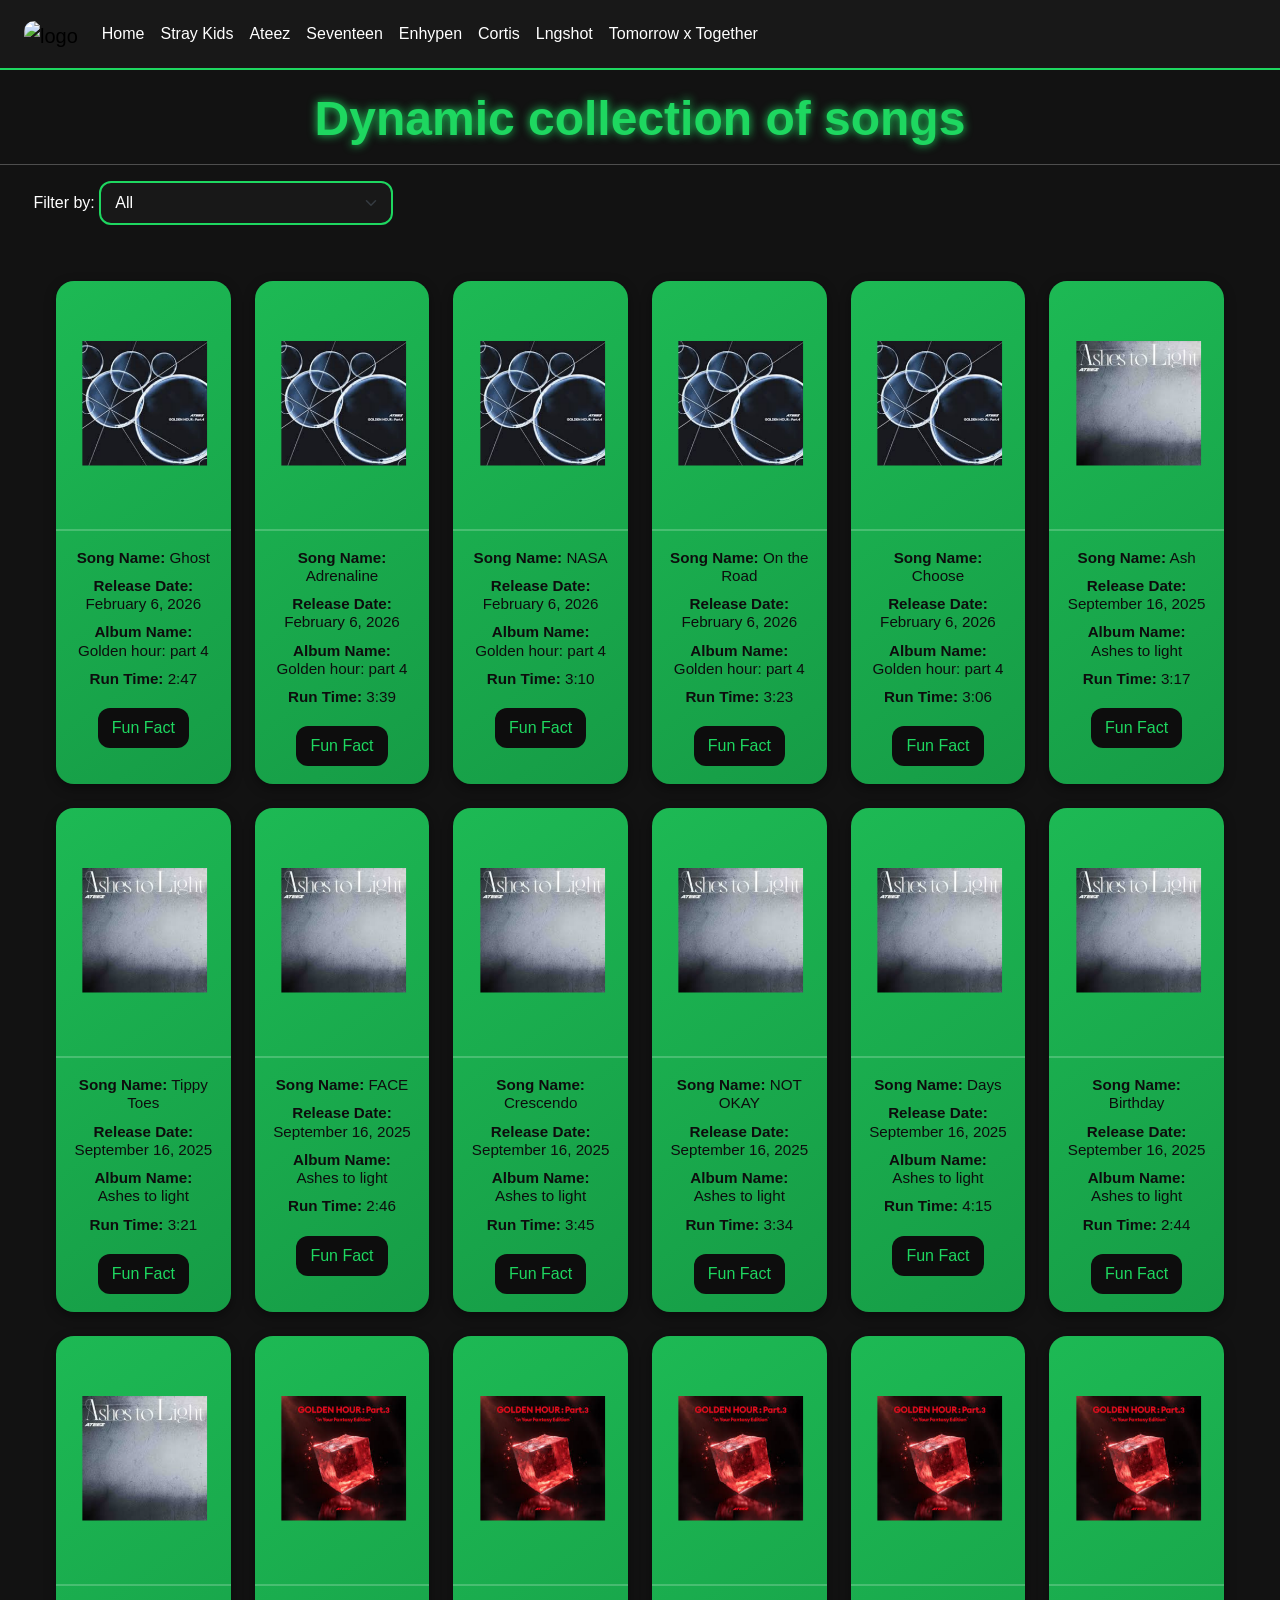
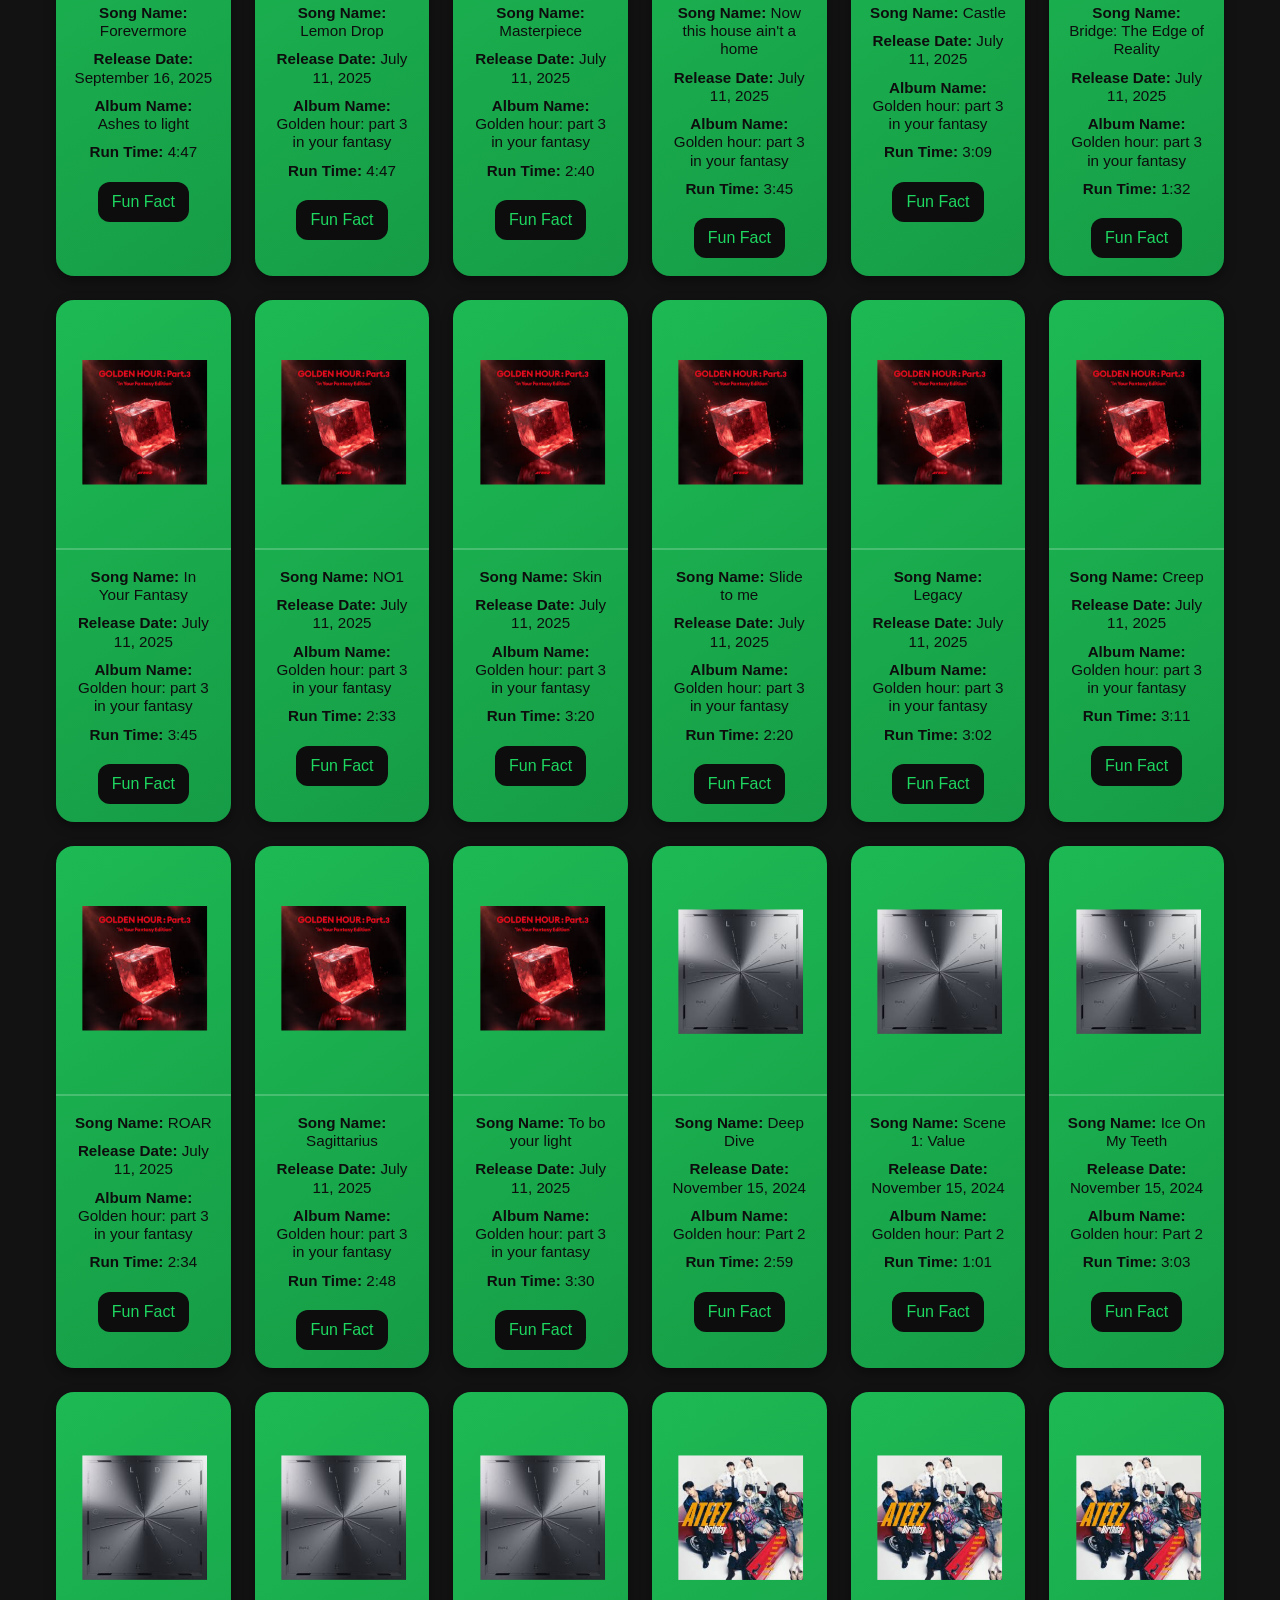
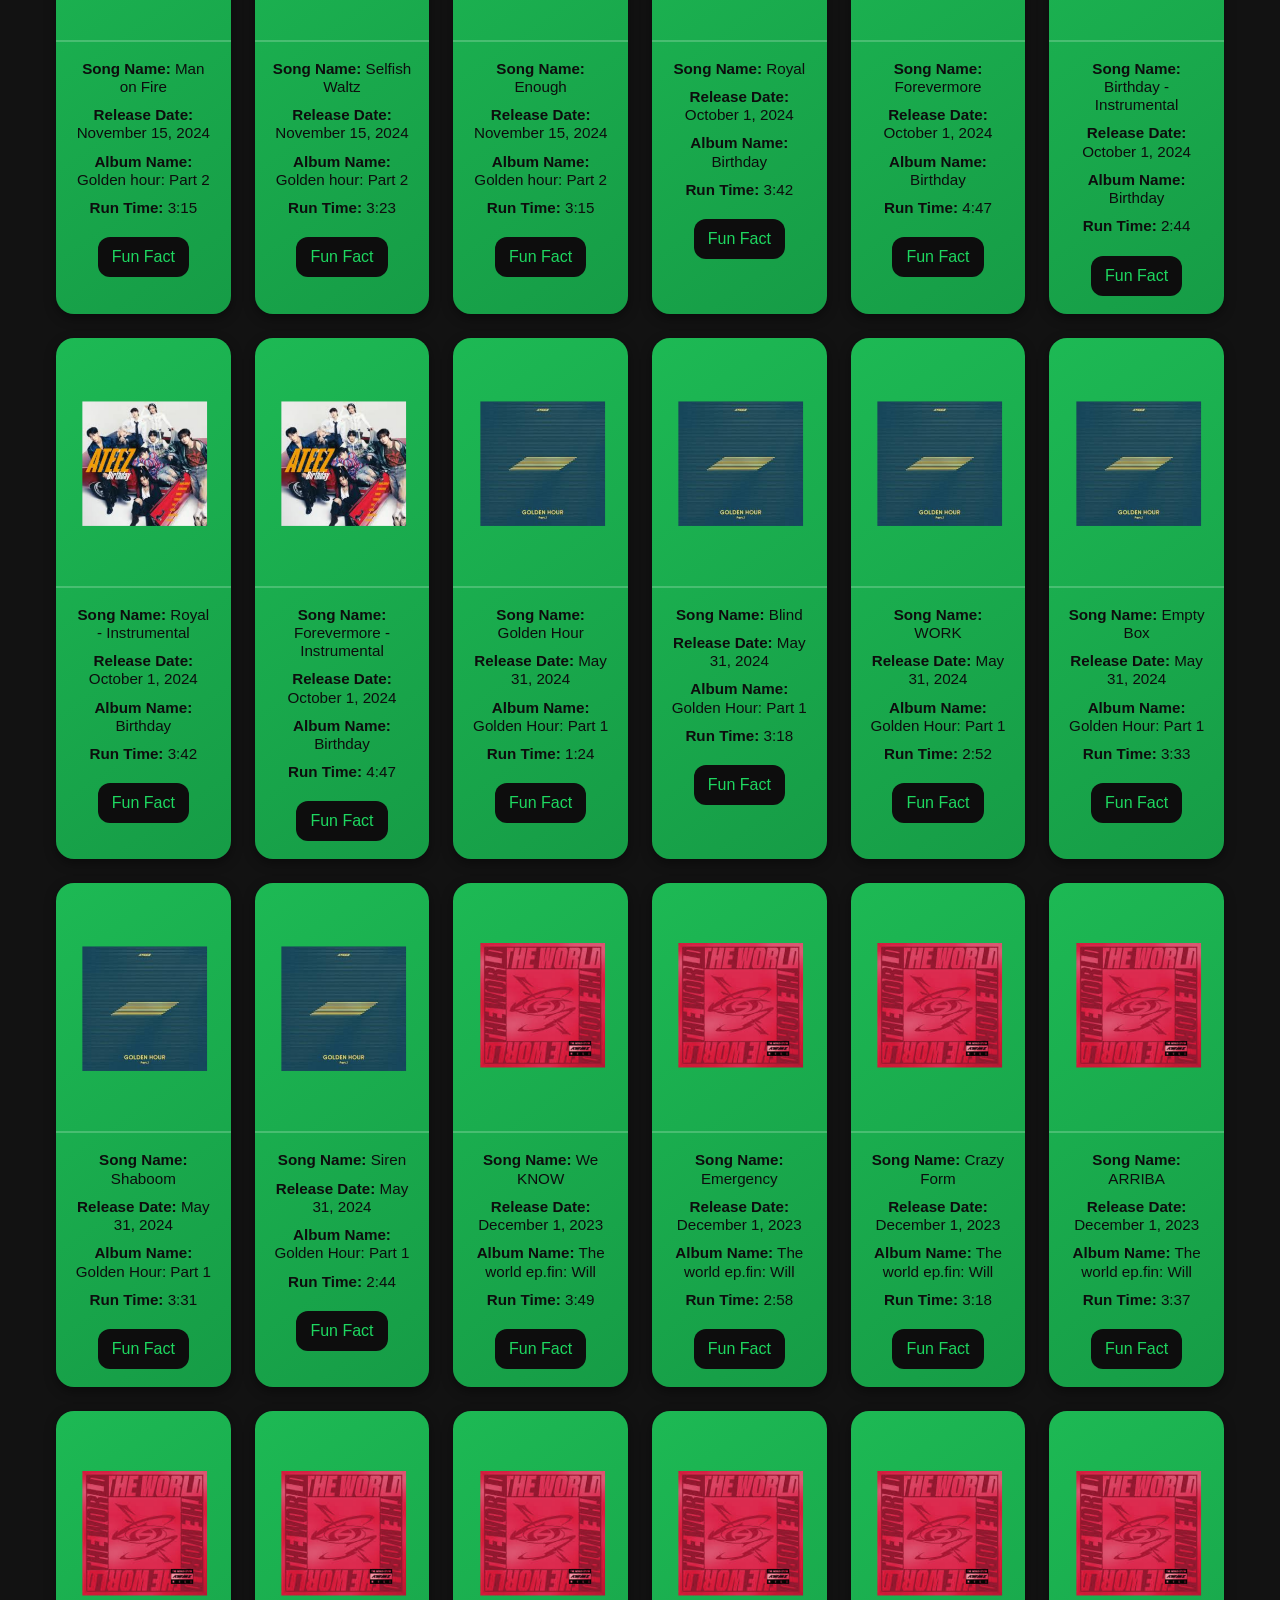
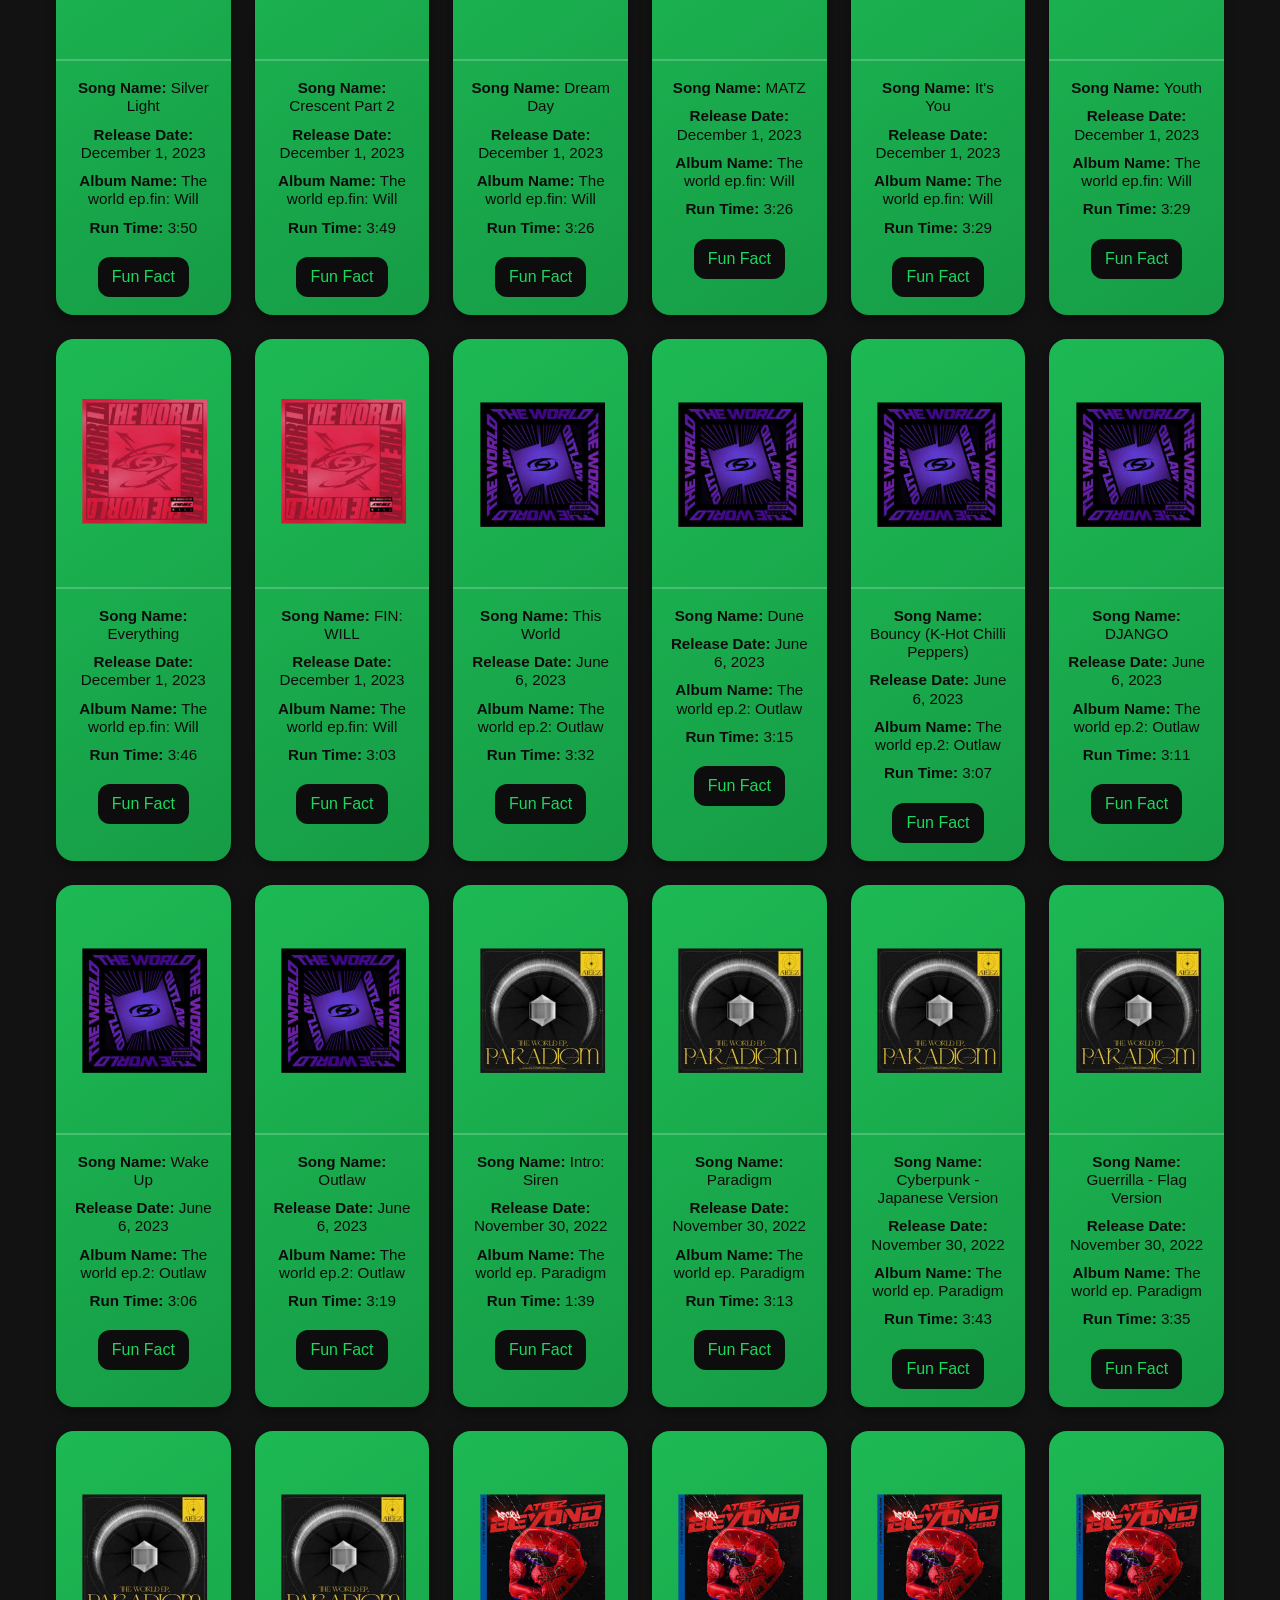
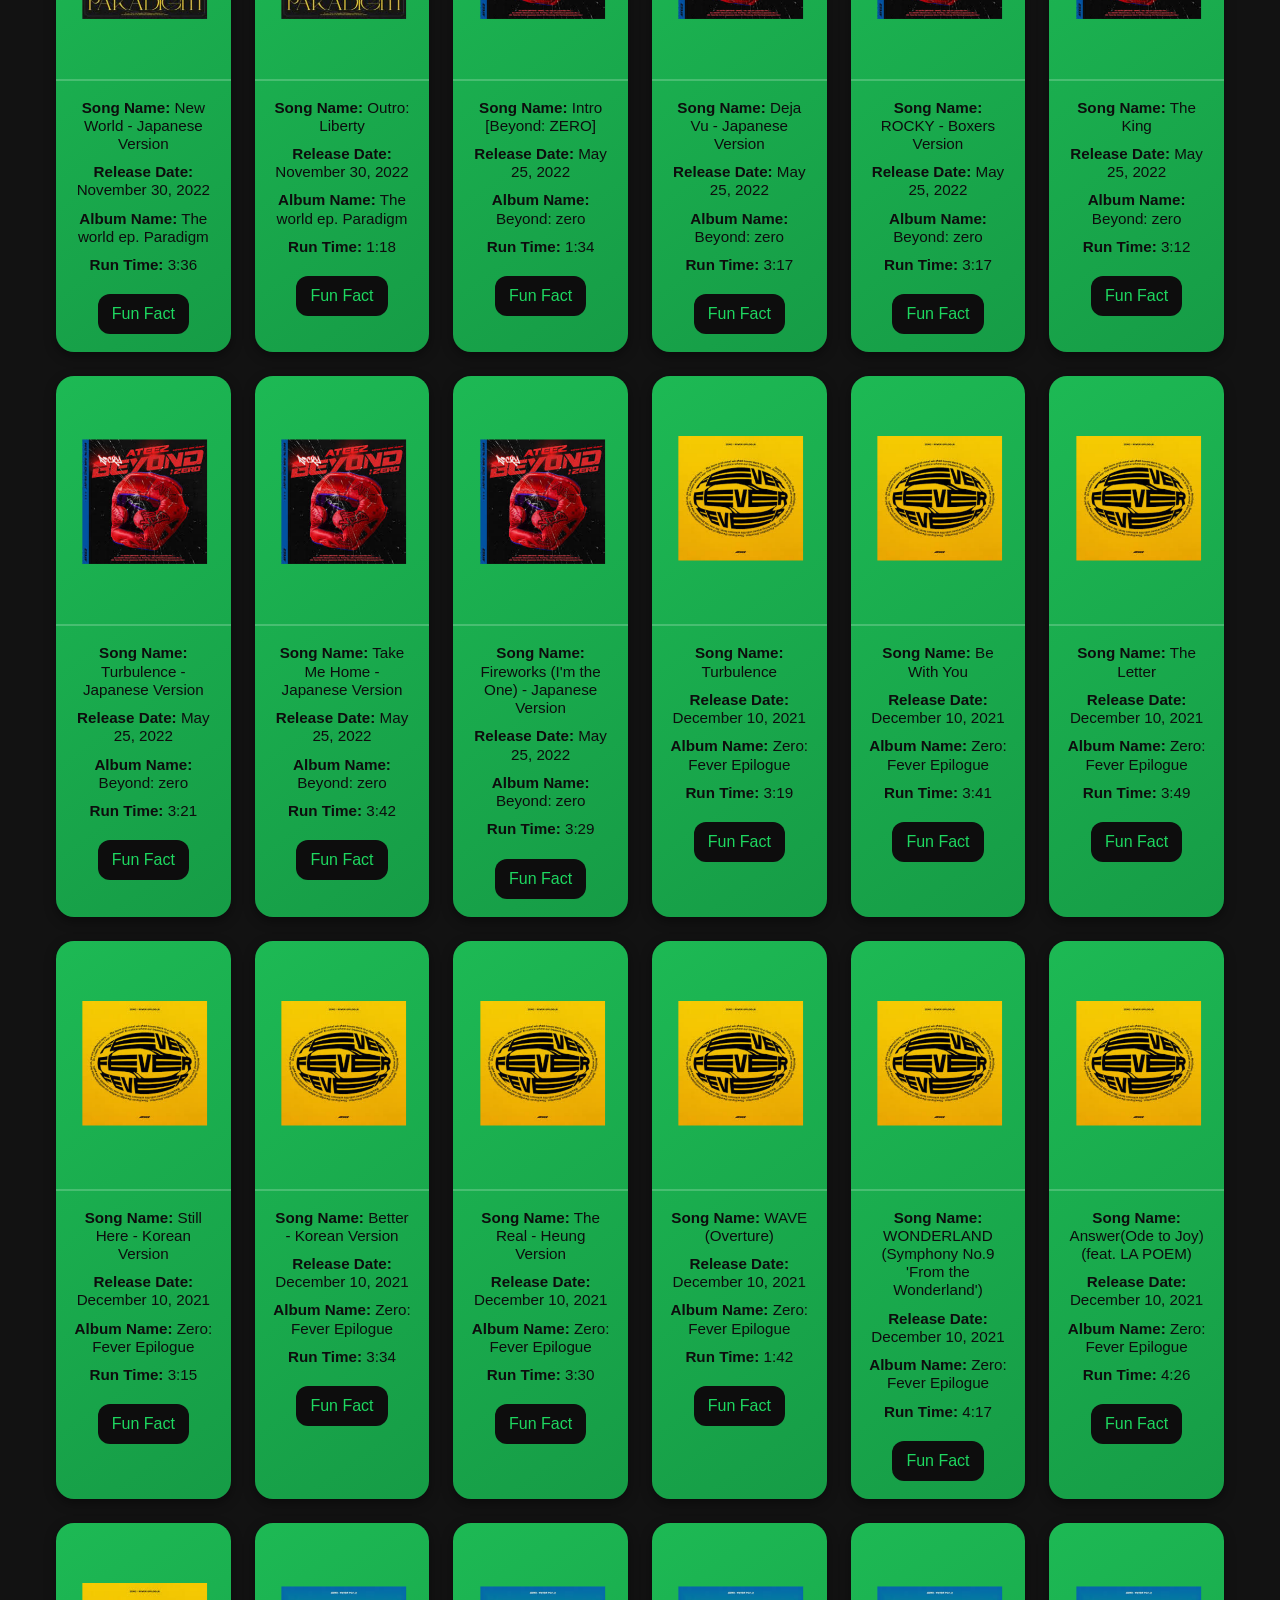
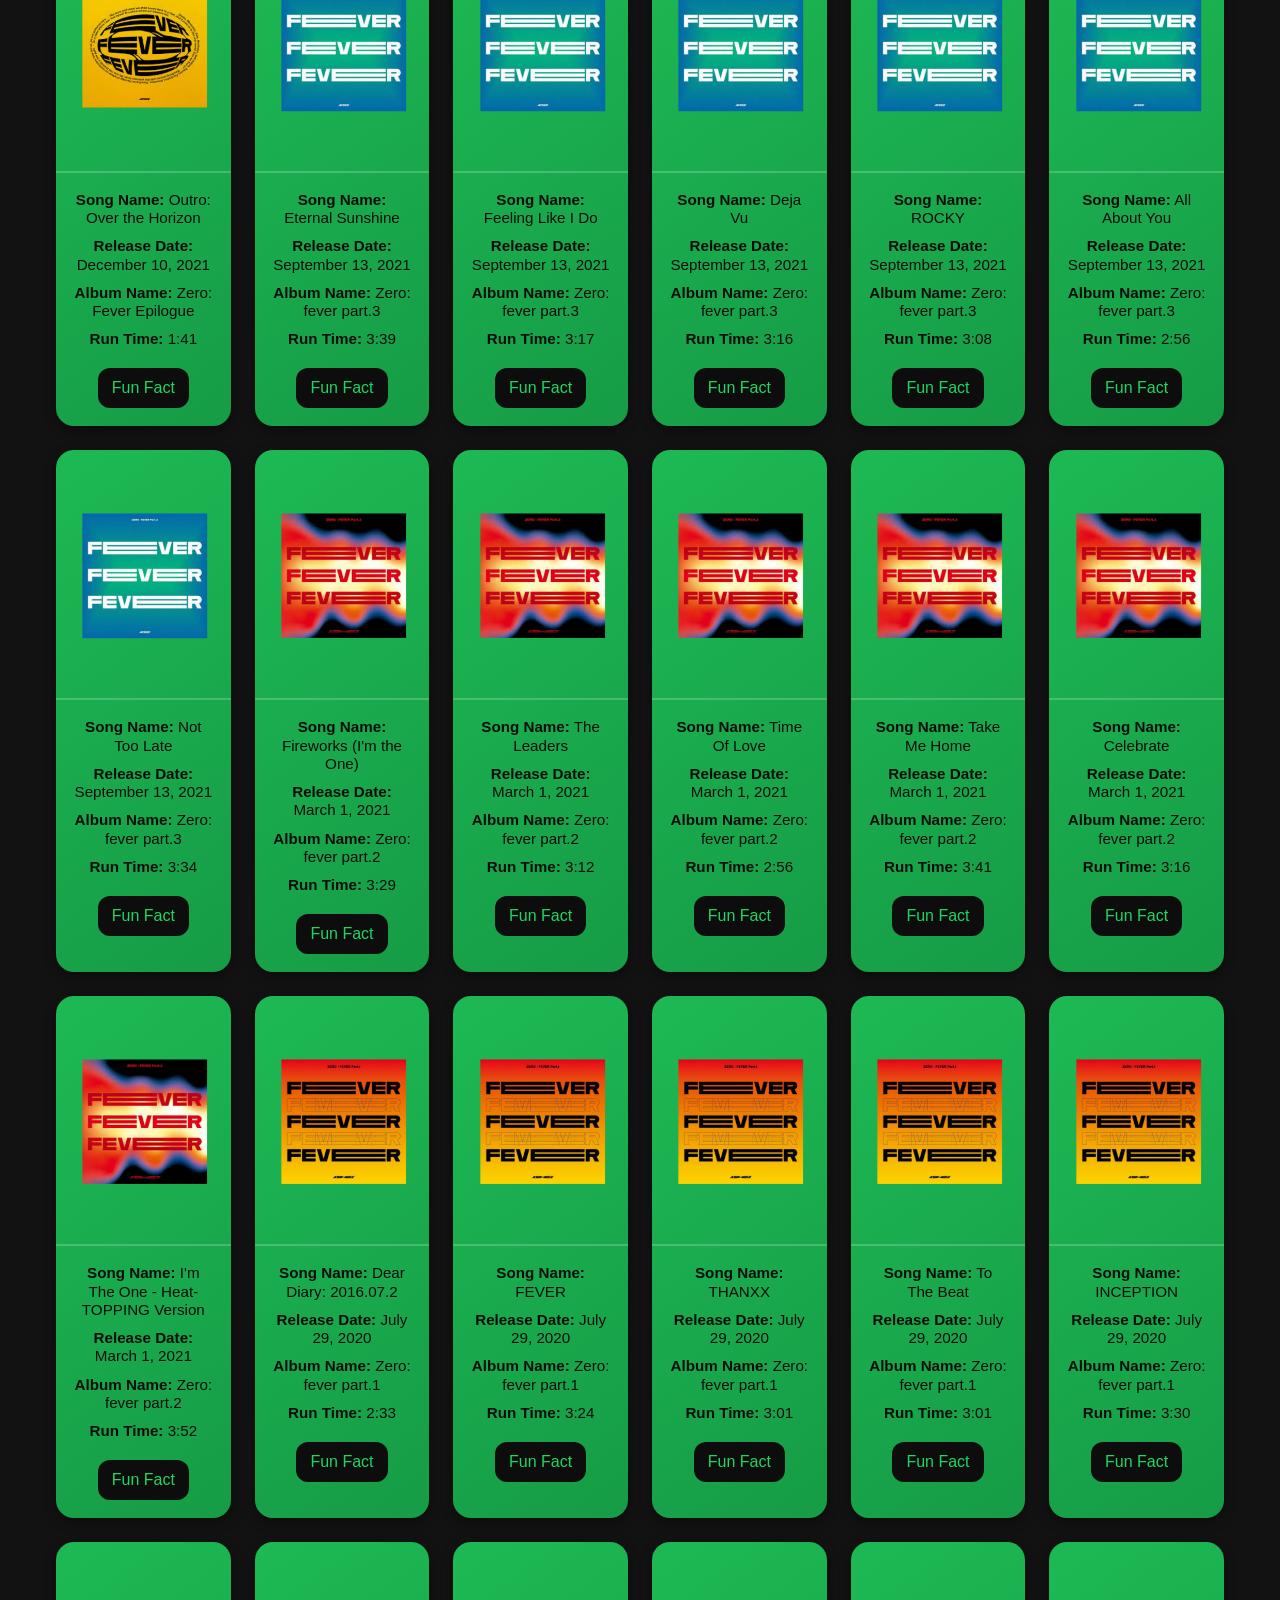
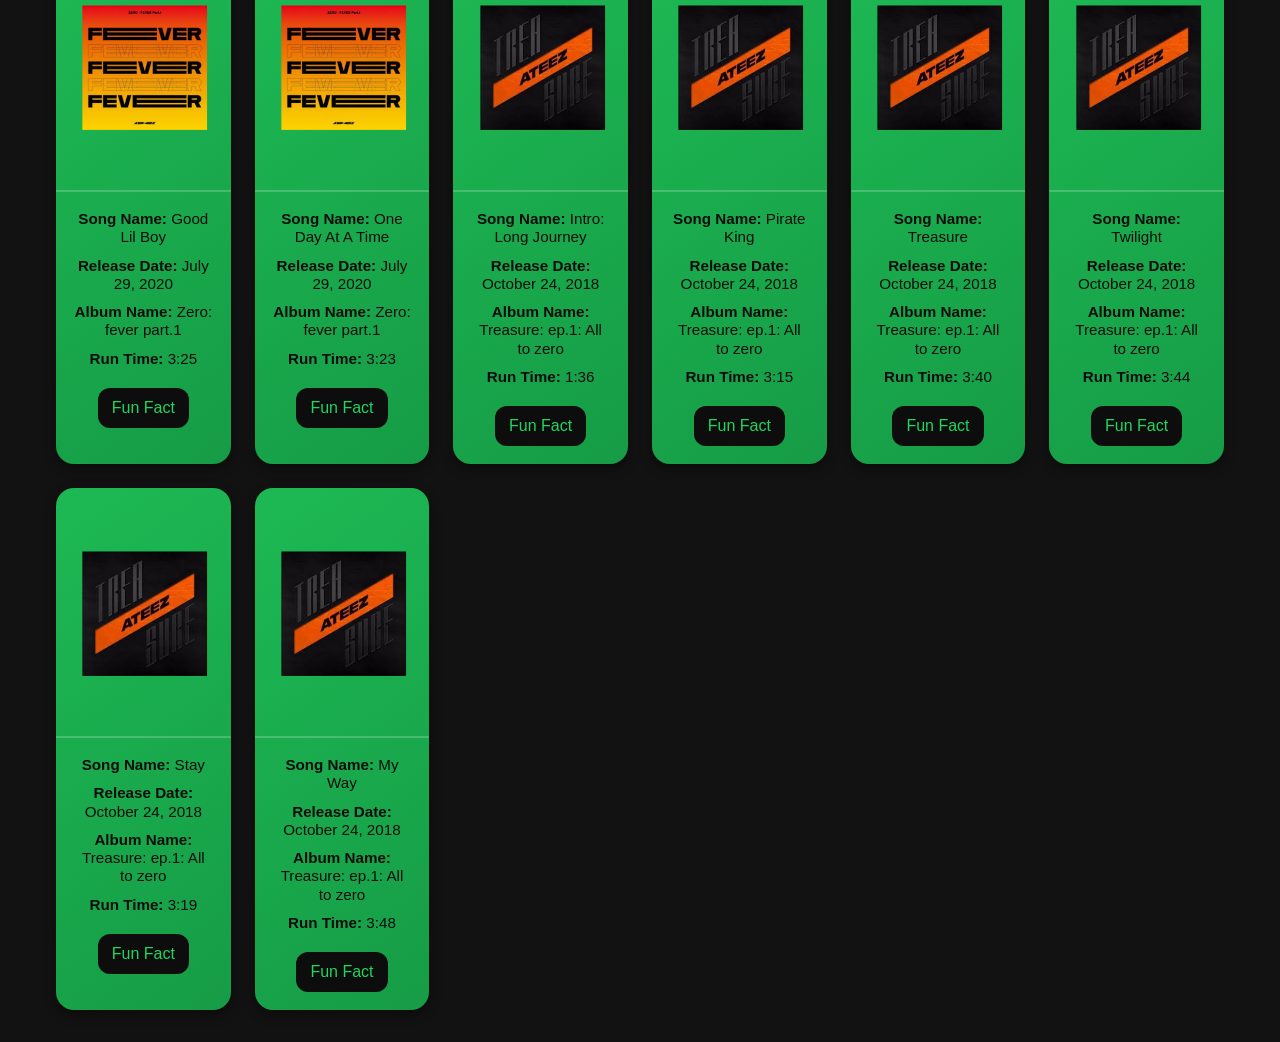
==== commit e5d9d608: "Add Bootstrap JS to multiple pages and enhance styling; remove unused files" ====
--- a/ateez.html
+++ b/ateez.html
@@ -99,6 +99,7 @@
       integrity="sha384-FKyoEForCGlyvwx9Hj09JcYn3nv7wiPVlz7YYwJrWVcXK/BmnVDxM+D2scQbITxI"
       crossorigin="anonymous"
     ></script>
+    <script src="https://cdn.jsdelivr.net/npm/bootstrap@5.3.8/dist/js/bootstrap.bundle.min.js"></script>
     <script src="js/common.js"></script>
     <script src="js/ateez-data.js"></script>
   </body>
--- a/style.css
+++ b/style.css
@@ -1,24 +1,201 @@
 body {
+    background-color: #121212;
+    color: #FFFFFF;
     text-align: center;
-    background-color: #1A1A1A;
-    color: #FFFFFF;
-}
+    font-family: Arial, Helvetica, sans-serif;
+}
+
+/* =========================
+   NAVBAR
+========================= */
+
+.navbar {
+    background-color: #181818 !important;
+    border-bottom: 2px solid #1ED760;
+    padding: 12px;
+}
+
+.nav-link {
+    color: #FFFFFF !important;
+    transition: 0.3s;
+}
+
+.nav-link:hover {
+    color: #1ED760 !important;
+    transform: translateY(-2px);
+}
+
+.navbar-brand img {
+    border-radius: 10px;
+}
+
+/* =========================
+   FILTER
+========================= */
+
 .filter-container {
     margin-left: auto;
     text-align: right;
+    padding-right: 30px;
+    margin-top: 20px;
 }
 
 #filter {
     width: auto;
     display: inline-block;
+
+    background-color: #181818;
+    color: white;
+
+    border: 2px solid #1ED760;
+
     border-radius: 12px;
-    padding: 6px 10px;
-}
+
+    padding: 8px 14px;
+
+    transition: 0.3s;
+}
+
+#filter:hover {
+    box-shadow: 0 0 12px #1ED760;
+}
+
+/* =========================
+   HEADINGS / TEXT
+========================= */
+
+h1 {
+    margin-top: 20px;
+    font-size: 3rem;
+    font-weight: bold;
+    color: #1ED760;
+
+    text-shadow: 0 0 10px #1ED760;
+}
+
+p {
+    max-width: 900px;
+    margin: auto;
+    line-height: 1.7;
+    padding: 10px;
+}
+
+/* =========================
+   CARDS
+========================= */
 
 .card {
-    background-color: #1ED760;
+    background: linear-gradient(
+        145deg,
+        #1DB954,
+        #169C46
+    );
+
     color: #0D0D0D;
+
     border: none;
+    border-radius: 18px;
+
+    overflow: hidden;
+
+    transition: 
+        transform 0.3s,
+        box-shadow 0.3s;
+
+    box-shadow: 0 4px 12px rgba(0,0,0,0.4);
+}
+
+/* Hover effect */
+
+.card:hover {
+    transform: translateY(-10px);
+
+    box-shadow:
+        0 0 20px #1ED760,
+        0 0 40px rgba(30,215,96,0.5);
+}
+
+/* Card Images */
+
+.card-img-top {
+    height: 250px;
+    object-fit: cover;
+
+    border-bottom: 2px solid rgba(255,255,255,0.2);
+}
+
+/* Card Body */
+
+.card-body {
+    padding: 18px;
+}
+
+.card h6 {
+    margin-bottom: 10px;
+    font-size: 0.95rem;
+}
+
+/* =========================
+   BUTTONS
+========================= */
+
+.btn-primary {
+    background-color: #0D0D0D;
+    border: none;
+
+    color: #1ED760;
+
     border-radius: 12px;
-    margin-bottom: 20px;
+
+    padding: 8px 14px;
+
+    transition: 0.3s;
+
+    margin-top: 10px;
+}
+
+.btn-primary:hover {
+    background-color: #121212;
+
+    color: white;
+
+    box-shadow: 0 0 15px #1ED760;
+}
+
+/* =========================
+   MODAL
+========================= */
+
+.modal-content {
+    background-color: #181818;
+    color: white;
+
+    border-radius: 20px;
+
+    border: 2px solid #1ED760;
+}
+
+.modal-header {
+    border-bottom: 1px solid #333;
+}
+
+.btn-close {
+    filter: invert(1);
+}
+
+/* =========================
+   SCROLLBAR
+========================= */
+
+::-webkit-scrollbar {
+    width: 10px;
+}
+
+::-webkit-scrollbar-track {
+    background: #111;
+}
+
+::-webkit-scrollbar-thumb {
+    background: #1ED760;
+    border-radius: 10px;
 }
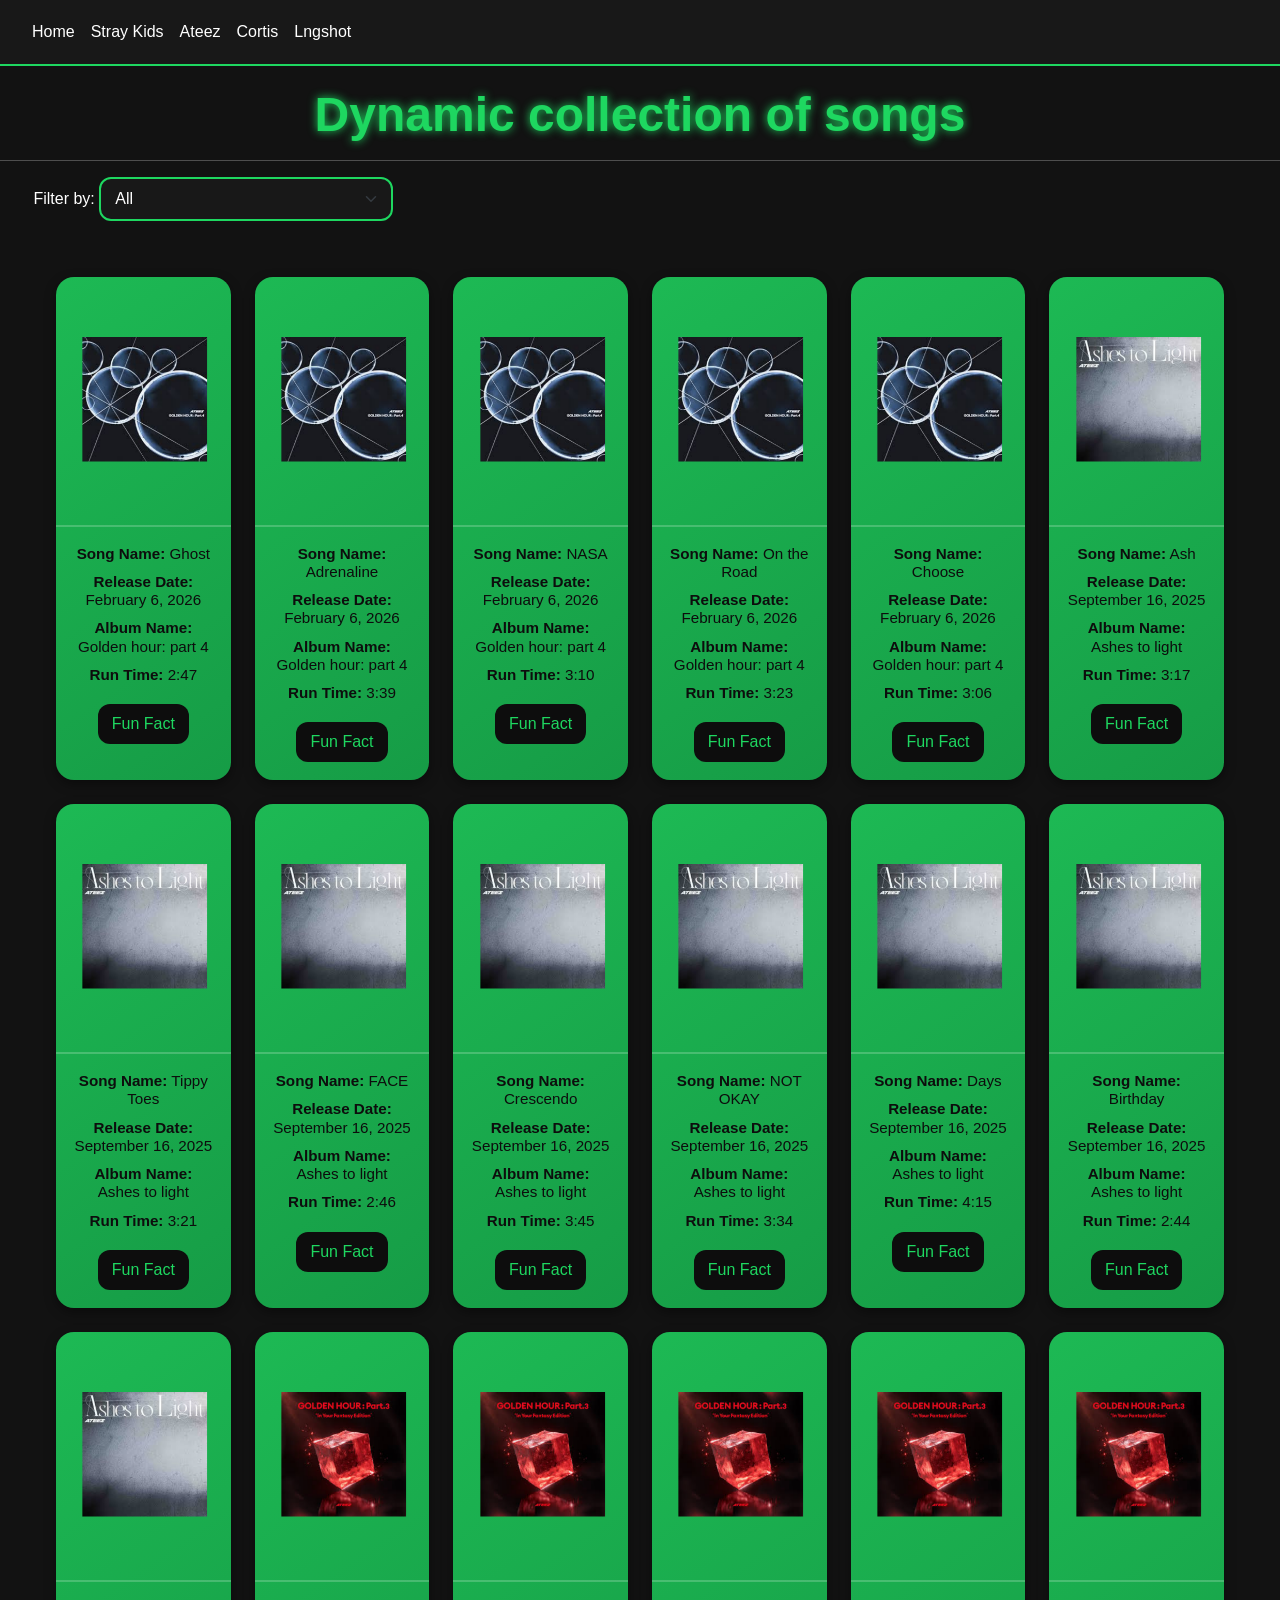
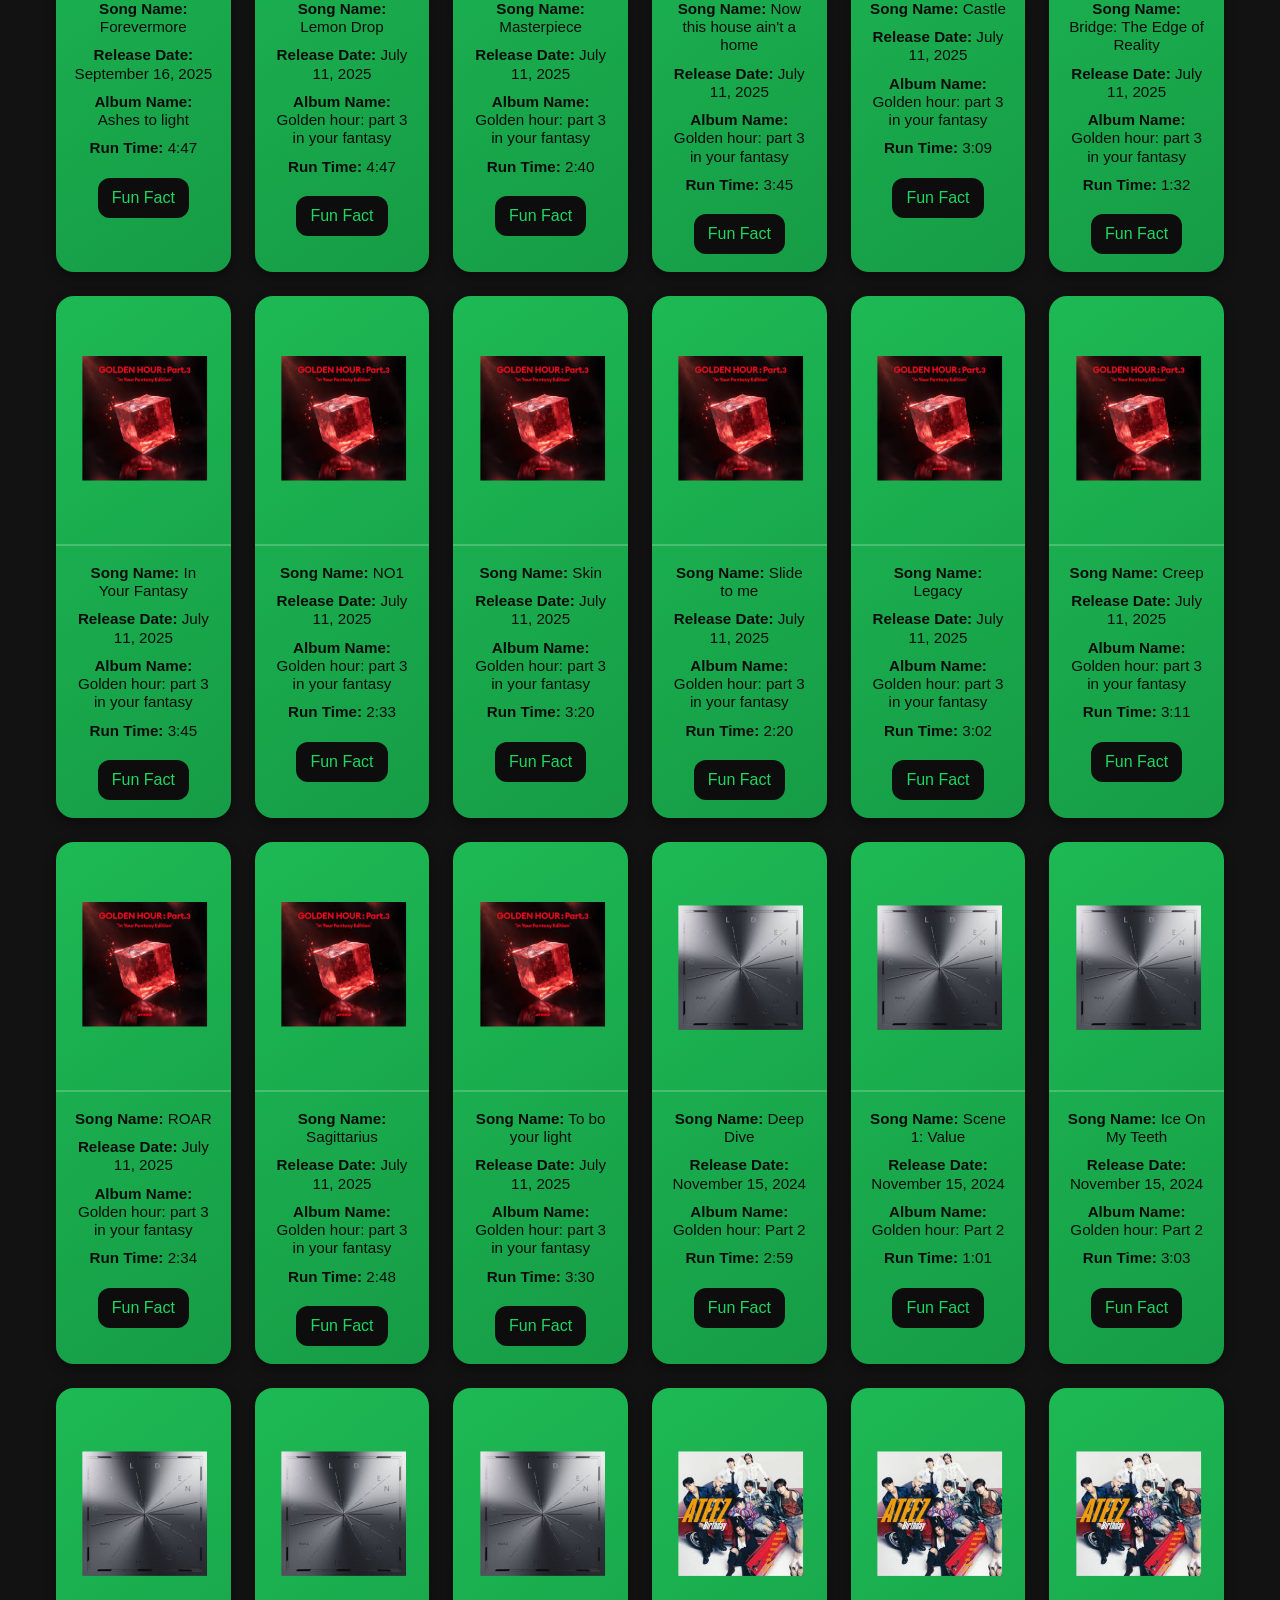
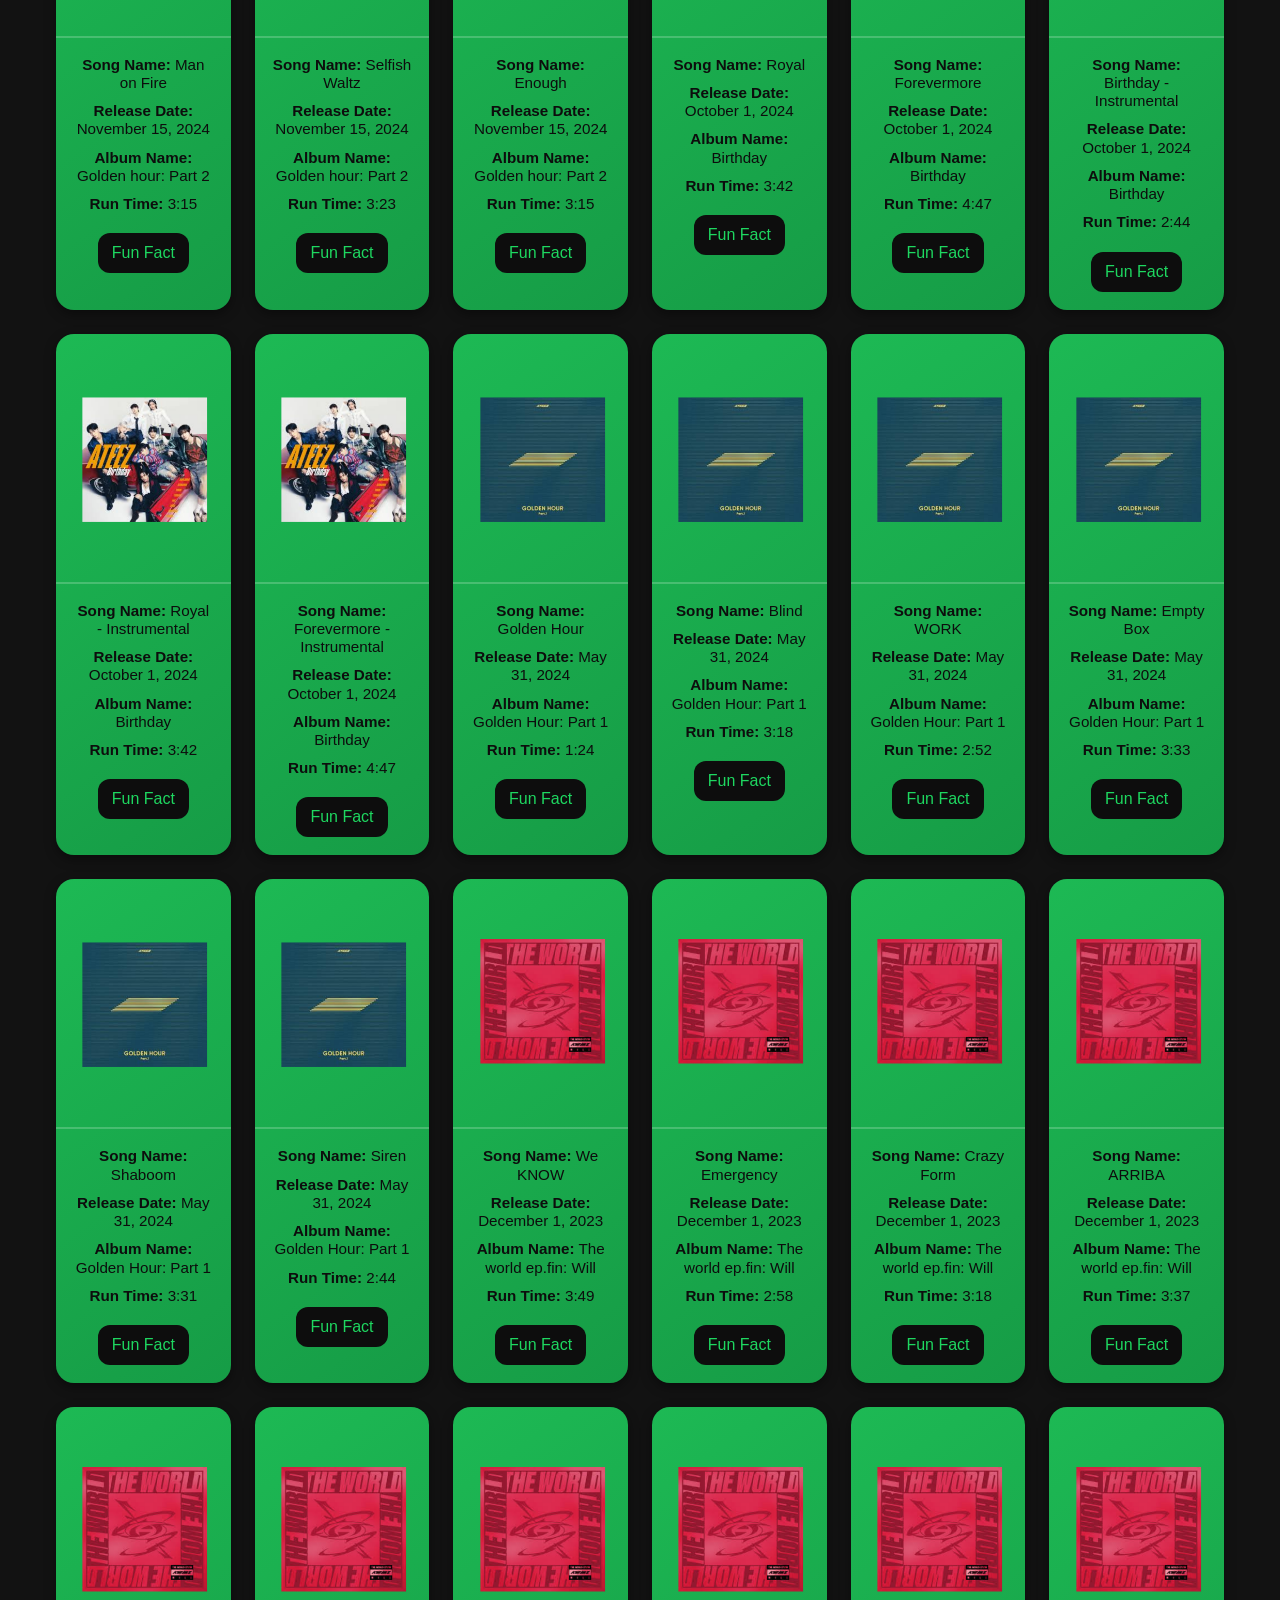
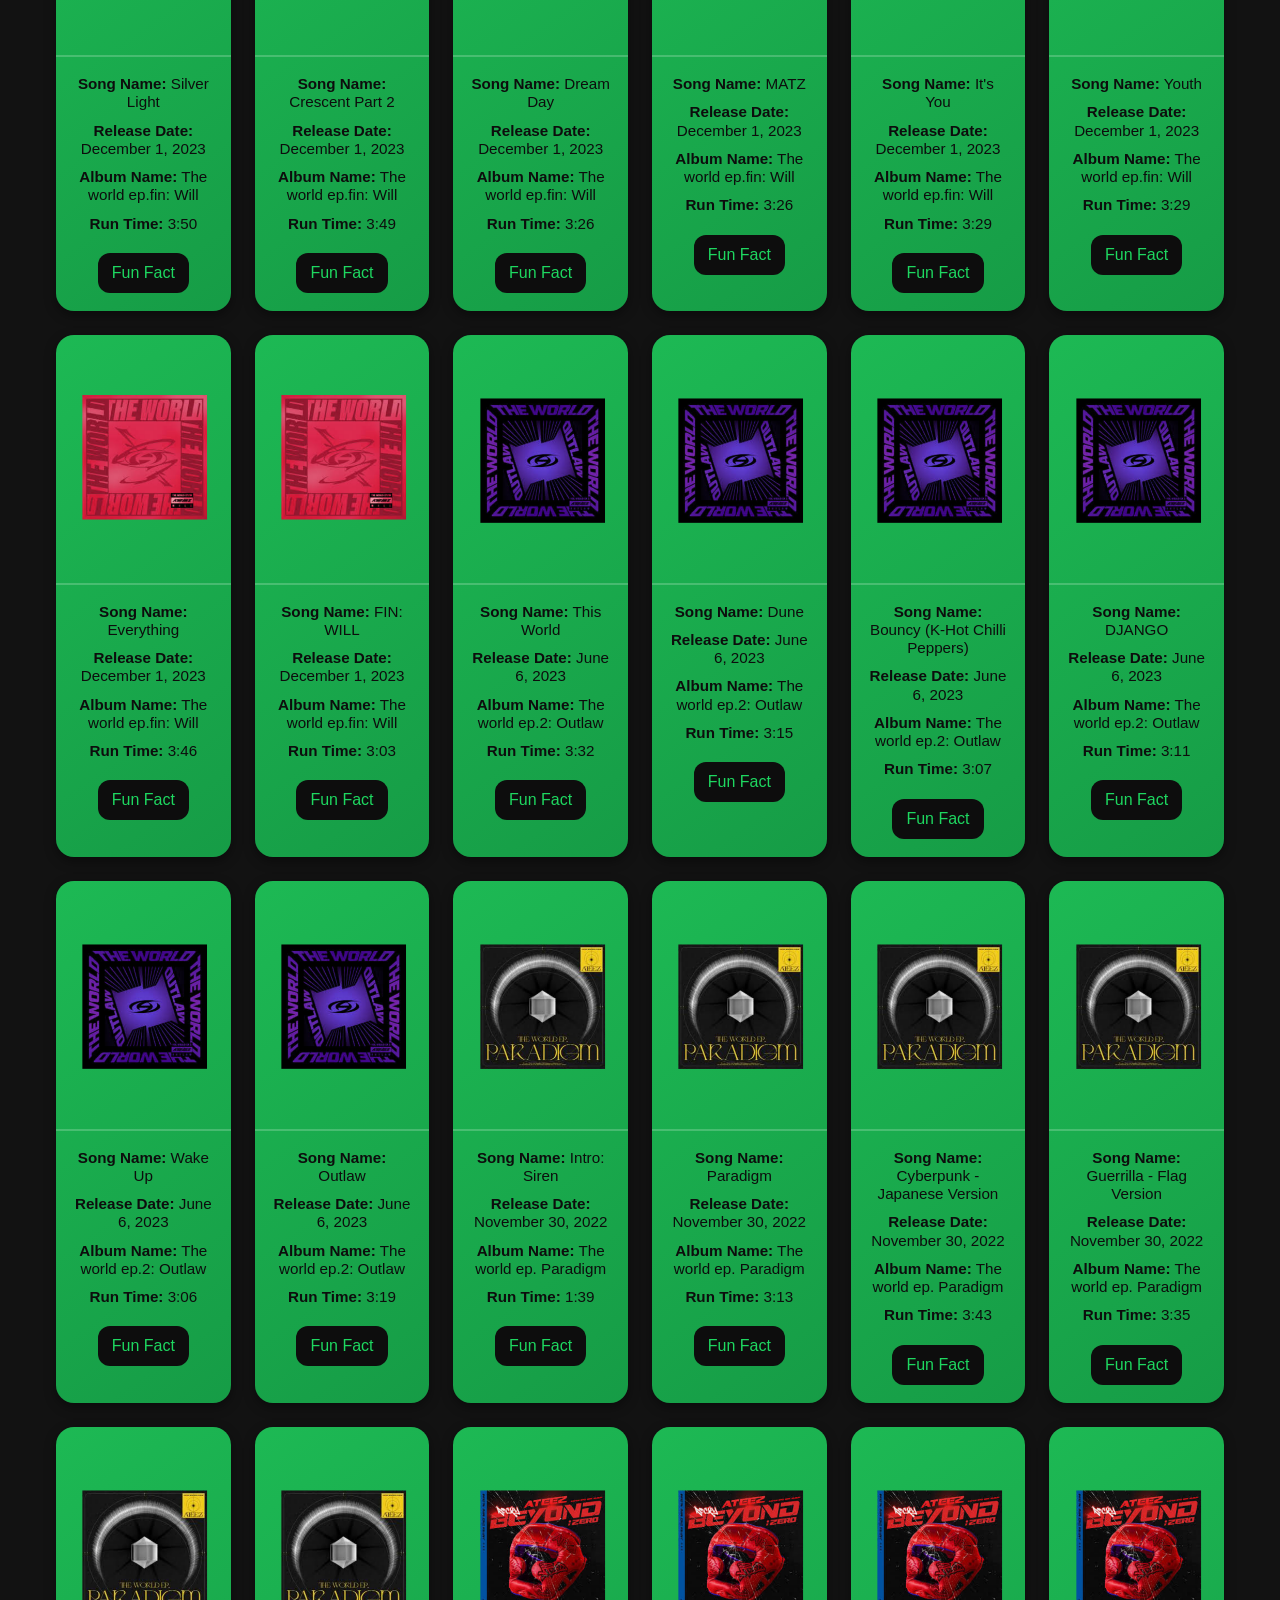
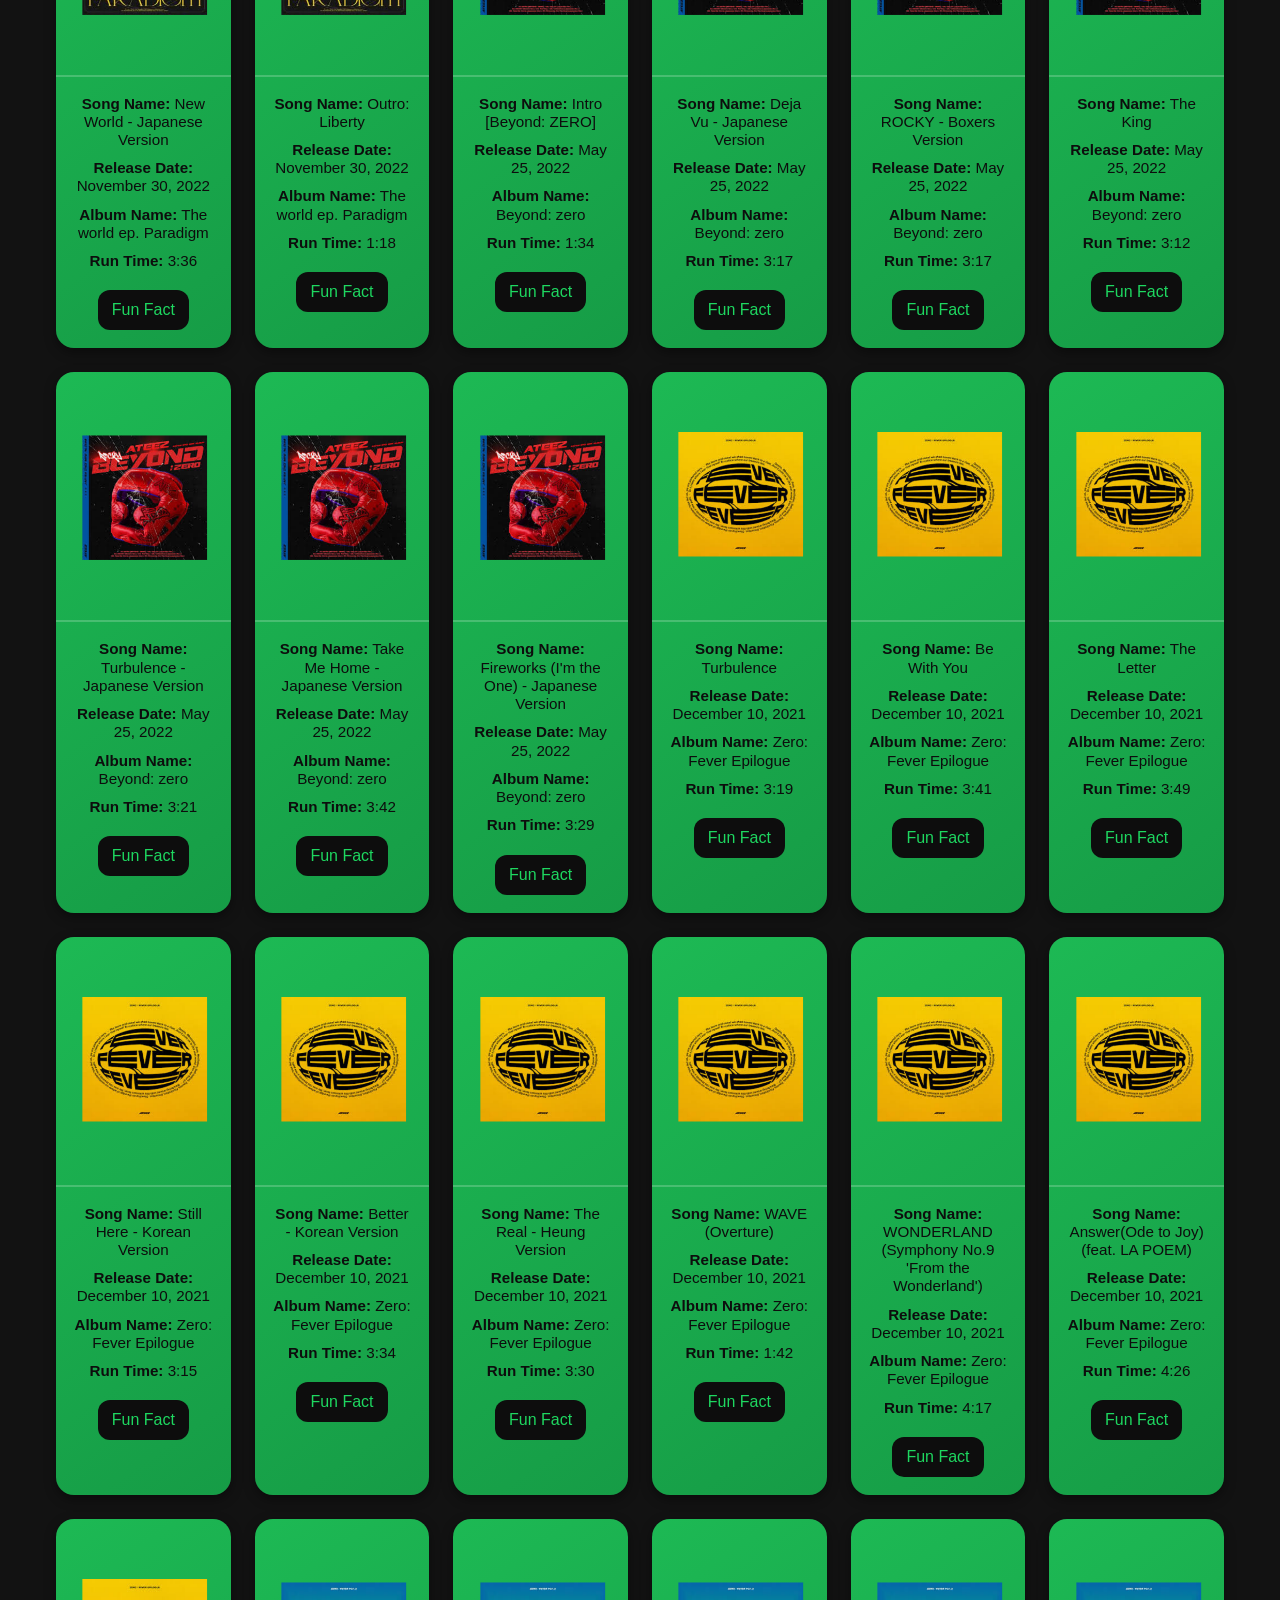
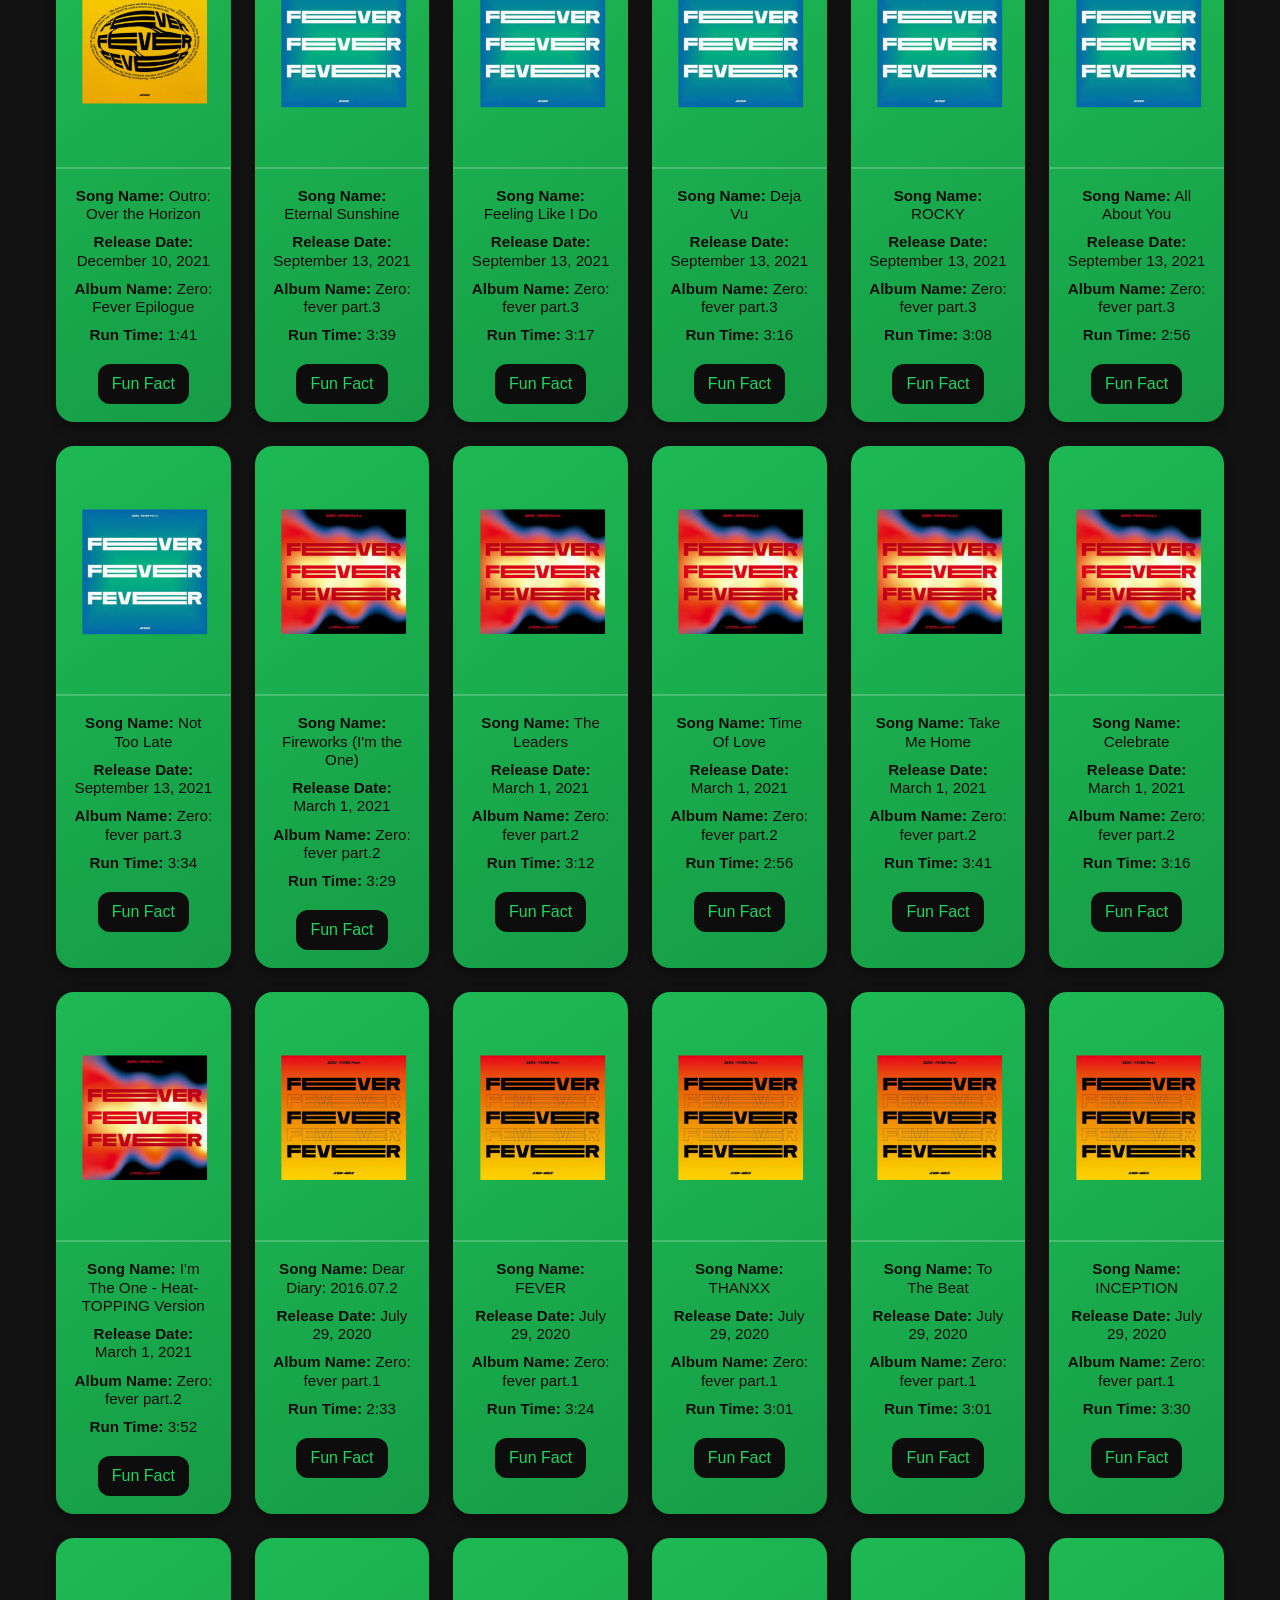
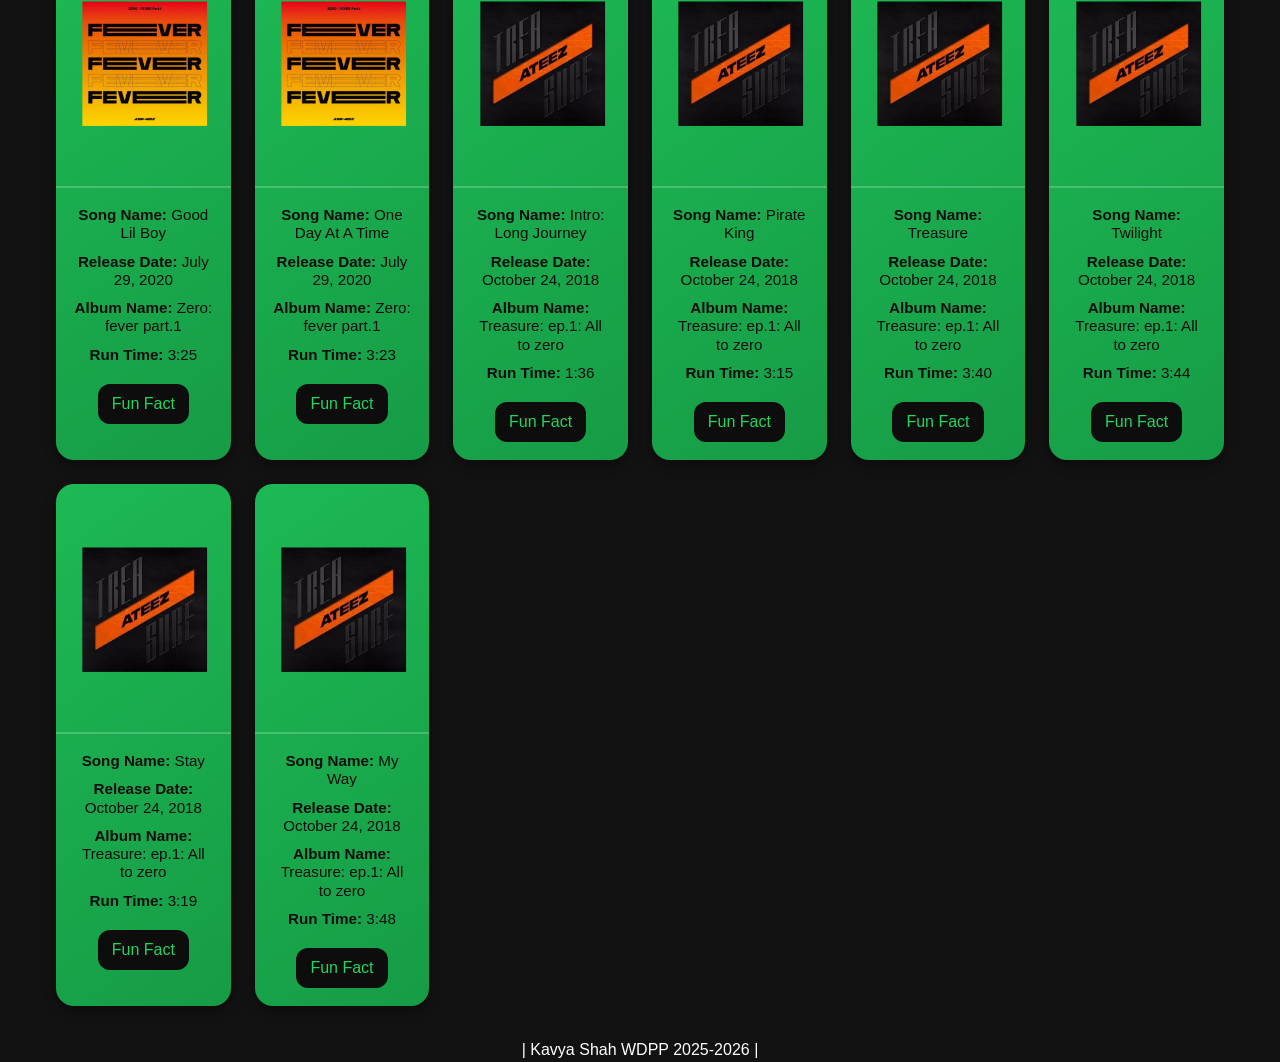
==== commit 196e1183: "the pop- up works" ====
--- a/ateez.html
+++ b/ateez.html
@@ -20,8 +20,6 @@
     <header>
         <nav class="navbar navbar-expand-lg bg-body-tertiary">
             <div class="container-fluid">
-                <a class="navbar-brand" href="https://tourism.gov.in/">
-                <img src="logo.png" alt="logo" width="30%" class="d-inline-black align-text-top"/></a>
                 <button class="navbar-toggler" type="button" data-bs-toggle="collapse" data-bs-target="#navbarNav" aria-controls="navbarNav" aria-expanded="false" aria-label="Toggle navigation">
                     <span class="navbar-toggler-icon"></span>
                 </button>
@@ -37,19 +35,10 @@
                             <a class="nav-link active" aria-current="page" href="ateez.html">Ateez</a>
                         </li>
                         <li class="nav-item">
-                            <a class="nav-link" href="seventeen.html">Seventeen</a>
-                        </li>
-                        <li class="nav-item">
-                            <a class="nav-link" href="enhypen.html">Enhypen</a>
-                        </li>
-                        <li class="nav-item">
                             <a class="nav-link" href="cortis.html">Cortis</a>
                         </li>
                         <li class="nav-item">
                             <a class="nav-link" href="lngshot.html">Lngshot</a>
-                        </li>
-                        <li class="nav-item">
-                            <a class="nav-link" href="txt.html">Tomorrow x Together</a>
                         </li>
                     </ul>
                 </div>
@@ -89,9 +78,32 @@
             </div>
         </div>
     <!-- Cards Section End -->
+     <div 
+        class="modal fade" 
+        id="factModal"
+        tabindex="-1"
+    >
+
+        <div class="modal-dialog modal-dialog-centered">
+            <div class="modal-content">
+                <div class="modal-header">
+                    <h5 class="modal-title">
+                        Fun Fact
+                    </h5>
+                    <button
+                        type="button"
+                        class="btn-close"
+                        data-bs-dismiss="modal"
+                    ></button>
+                </div>
+                <div class="modal-body">
+                    <p id="modalFactText" class="fs-5"></p>
+                </div>
+            </div>
+        </div>
     </main>
     <footer>
-      <!-- place footer here -->
+      | Kavya Shah WDPP 2025-2026 |
     </footer>
     <!-- Bootstrap JavaScript Bundle (includes Popper) -->
     <script
